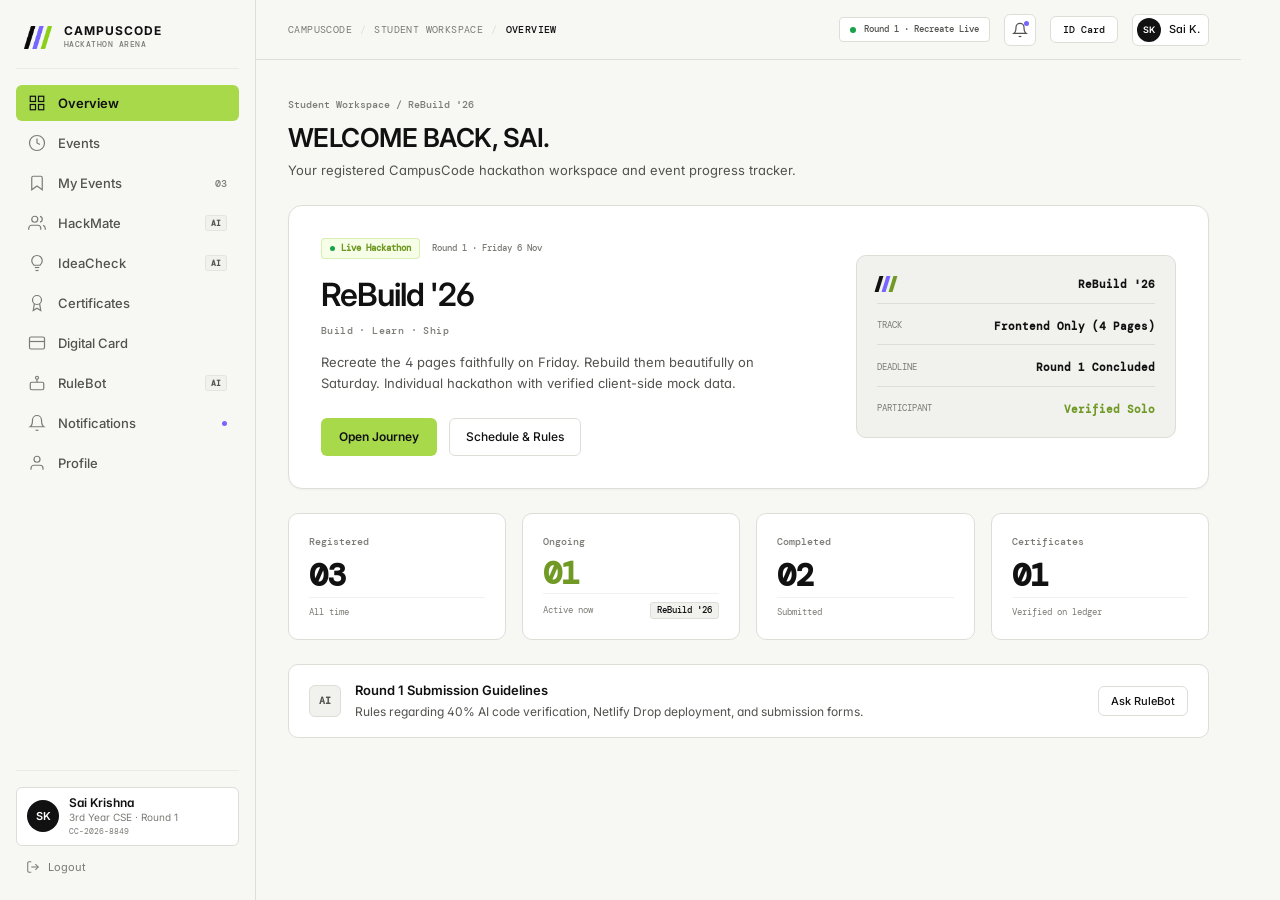
==== dashboard.html @ c34fe22c "fix(routing): make landing page default entry point (index.html) and route login to dashboard.html" ====
<!DOCTYPE html>
<html lang="en">
<head>
  <meta charset="UTF-8">
  <meta name="viewport" content="width=device-width, initial-scale=1.0">
  <title>CampusCode | Student Workspace — ReBuild '26</title>
  <meta name="description" content="CampusCode Student Workspace and Hackathon Dashboard for ReBuild '26.">
  
  <!-- Google Fonts: Inter & DM Mono -->
  <link rel="preconnect" href="https://fonts.googleapis.com">
  <link rel="preconnect" href="https://fonts.gstatic.com" crossorigin>
  <link href="https://fonts.googleapis.com/css2?family=DM+Mono:wght@400;500&family=Inter:wght@400;500;600;700&display=swap" rel="stylesheet">
  
  <link rel="stylesheet" href="style.css">
</head>
<body>

  <!-- Mobile Topbar Overlay -->
  <header class="mobile-topbar" id="mobile-topbar">
    <button class="mobile-menu-btn" id="mobile-menu-btn" aria-label="Toggle navigation menu">
      <svg width="20" height="20" viewBox="0 0 24 24" fill="none" stroke="currentColor" stroke-width="1.8"><path d="M4 6h16M4 12h16M4 18h16"/></svg>
    </button>
    <div class="mobile-brand">
      <img src="campuscode-logo.png" alt="CampusCode" class="brand-logo-img">
      <strong>CAMPUSCODE</strong>
    </div>
    <div class="mobile-user-avatar" onclick="navigateTo('profile')" title="Student Profile">SK</div>
  </header>

  <!-- Mobile Sidebar Backdrop -->
  <div class="sidebar-backdrop" id="sidebar-backdrop"></div>

  <!-- Main Application Layout -->
  <div class="dashboard-layout">
    
    <!-- LEFT SIDEBAR -->
    <aside class="sidebar" id="sidebar">
      
      <!-- Brand Header -->
      <div class="sidebar-brand" onclick="navigateTo('overview')">
        <img src="campuscode-logo.png" alt="CampusCode Logo" class="brand-logo-img">
        <div class="brand-copy">
          <strong class="brand-title">CAMPUSCODE</strong>
          <span class="brand-tagline">HACKATHON ARENA</span>
        </div>
      </div>

      <!-- Navigation Links -->
      <nav class="sidebar-nav" aria-label="Sidebar Navigation">
        <button class="nav-item active" data-view="overview" onclick="navigateTo('overview')">
          <span class="nav-icon">
            <svg width="18" height="18" viewBox="0 0 24 24" fill="none" stroke="currentColor" stroke-width="1.6"><rect x="3" y="3" width="7" height="7"/><rect x="14" y="3" width="7" height="7"/><rect x="14" y="14" width="7" height="7"/><rect x="3" y="14" width="7" height="7"/></svg>
          </span>
          <span class="nav-label">Overview</span>
        </button>

        <button class="nav-item" data-view="events" onclick="navigateTo('events')">
          <span class="nav-icon">
            <svg width="18" height="18" viewBox="0 0 24 24" fill="none" stroke="currentColor" stroke-width="1.6"><circle cx="12" cy="12" r="10"/><polyline points="12 6 12 12 16 14"/></svg>
          </span>
          <span class="nav-label">Events</span>
        </button>

        <button class="nav-item" data-view="my-events" onclick="navigateTo('my-events')">
          <span class="nav-icon">
            <svg width="18" height="18" viewBox="0 0 24 24" fill="none" stroke="currentColor" stroke-width="1.6"><path d="M19 21l-7-5-7 5V5a2 2 0 0 1 2-2h10a2 2 0 0 1 2 2z"/></svg>
          </span>
          <span class="nav-label">My Events</span>
          <span class="nav-counter">03</span>
        </button>

        <button class="nav-item" data-view="hackmate" onclick="navigateTo('hackmate')">
          <span class="nav-icon">
            <svg width="18" height="18" viewBox="0 0 24 24" fill="none" stroke="currentColor" stroke-width="1.6"><path d="M17 21v-2a4 4 0 0 0-4-4H5a4 4 0 0 0-4 4v2"/><circle cx="9" cy="7" r="4"/><path d="M23 21v-2a4 4 0 0 0-3-3.87"/><path d="M16 3.13a4 4 0 0 1 0 7.75"/></svg>
          </span>
          <span class="nav-label">HackMate</span>
          <span class="ai-badge">AI</span>
        </button>

        <button class="nav-item" data-view="ideacheck" onclick="navigateTo('ideacheck')">
          <span class="nav-icon">
            <svg width="18" height="18" viewBox="0 0 24 24" fill="none" stroke="currentColor" stroke-width="1.6"><path d="M9 18h6"/><path d="M10 22h4"/><path d="M12 2a7 7 0 0 0-7 7c0 2.5 1.5 4.5 3 6h8c1.5-1.5 3-3.5 3-6a7 7 0 0 0-7-7z"/></svg>
          </span>
          <span class="nav-label">IdeaCheck</span>
          <span class="ai-badge">AI</span>
        </button>

        <button class="nav-item" data-view="certificates" onclick="navigateTo('certificates')">
          <span class="nav-icon">
            <svg width="18" height="18" viewBox="0 0 24 24" fill="none" stroke="currentColor" stroke-width="1.6"><circle cx="12" cy="8" r="6"/><path d="M15.477 12.89L17 22l-5-3-5 3 1.523-9.11"/></svg>
          </span>
          <span class="nav-label">Certificates</span>
        </button>

        <button class="nav-item" data-view="digital-card" onclick="navigateTo('digital-card')">
          <span class="nav-icon">
            <svg width="18" height="18" viewBox="0 0 24 24" fill="none" stroke="currentColor" stroke-width="1.6"><rect x="2" y="4" width="20" height="16" rx="2"/><line x1="2" y1="10" x2="22" y2="10"/></svg>
          </span>
          <span class="nav-label">Digital Card</span>
        </button>

        <button class="nav-item" data-view="rulebot" onclick="navigateTo('rulebot')">
          <span class="nav-icon">
            <svg width="18" height="18" viewBox="0 0 24 24" fill="none" stroke="currentColor" stroke-width="1.6"><rect x="3" y="11" width="18" height="10" rx="2"/><circle cx="12" cy="5" r="2"/><path d="M12 7v4"/><line x1="8" y1="16" x2="8.01" y2="16"/><line x1="16" y1="16" x2="16.01" y2="16"/></svg>
          </span>
          <span class="nav-label">RuleBot</span>
          <span class="ai-badge">AI</span>
        </button>

        <button class="nav-item" data-view="notifications" onclick="navigateTo('notifications')">
          <span class="nav-icon">
            <svg width="18" height="18" viewBox="0 0 24 24" fill="none" stroke="currentColor" stroke-width="1.6"><path d="M18 8A6 6 0 0 0 6 8c0 7-3 9-3 9h18s-3-2-3-9"/><path d="M13.73 21a2 2 0 0 1-3.46 0"/></svg>
          </span>
          <span class="nav-label">Notifications</span>
          <span class="dot-badge"></span>
        </button>

        <button class="nav-item" data-view="profile" onclick="navigateTo('profile')">
          <span class="nav-icon">
            <svg width="18" height="18" viewBox="0 0 24 24" fill="none" stroke="currentColor" stroke-width="1.6"><path d="M20 21v-2a4 4 0 0 0-4-4H8a4 4 0 0 0-4 4v2"/><circle cx="12" cy="7" r="4"/></svg>
          </span>
          <span class="nav-label">Profile</span>
        </button>
      </nav>

      <!-- Sidebar Footer -->
      <div class="sidebar-footer">
        <div class="sidebar-user-card" onclick="navigateTo('profile')" role="button" tabindex="0">
          <div class="user-avatar-initials">SK</div>
          <div class="user-meta">
            <strong class="user-name">Sai Krishna</strong>
            <span class="user-college">3rd Year CSE · Round 1</span>
            <span class="user-id">CC-2026-8849</span>
          </div>
        </div>
        <button class="sidebar-logout-btn" onclick="handleLogout()" title="Log out">
          <svg width="14" height="14" viewBox="0 0 24 24" fill="none" stroke="currentColor" stroke-width="1.8"><path d="M9 21H5a2 2 0 0 1-2-2V5a2 2 0 0 1 2-2h4"/><polyline points="16 17 21 12 16 7"/><line x1="21" y1="12" x2="9" y2="12"/></svg>
          <span>Logout</span>
        </button>
      </div>

    </aside>

    <!-- MAIN VIEWPORT -->
    <div class="main-viewport">
      
      <!-- TOPBAR -->
      <header class="topbar">
        <div class="topbar-left">
          <div class="breadcrumb">
            <span class="bc-root">CAMPUSCODE</span>
            <span class="bc-sep">/</span>
            <span class="bc-segment">STUDENT WORKSPACE</span>
            <span class="bc-sep">/</span>
            <span class="bc-current" id="bc-current-section">OVERVIEW</span>
          </div>
        </div>
        <div class="topbar-right">
          <!-- Active Competition Pill -->
          <div class="arena-live-chip">
            <span class="status-dot-solid"></span>
            <span>Round 1 · Recreate Live</span>
          </div>

          <!-- Notification Trigger -->
          <button class="topbar-icon-btn" onclick="navigateTo('notifications')" title="Notifications">
            <svg width="16" height="16" viewBox="0 0 24 24" fill="none" stroke="currentColor" stroke-width="1.8"><path d="M18 8A6 6 0 0 0 6 8c0 7-3 9-3 9h18s-3-2-3-9"/><path d="M13.73 21a2 2 0 0 1-3.46 0"/></svg>
            <span class="icon-dot-badge"></span>
          </button>

          <!-- Quick Digital ID Trigger -->
          <button class="topbar-pill-btn" onclick="navigateTo('digital-card')">
            <span>ID Card</span>
          </button>

          <!-- User Chip -->
          <div class="topbar-user-chip" onclick="navigateTo('profile')" role="button" tabindex="0">
            <div class="chip-avatar">SK</div>
            <span class="chip-name">Sai K.</span>
          </div>
        </div>
      </header>

      <!-- CONTENT STAGE -->
      <main class="content-stage" id="content-stage">

        <!-- ============================================== -->
        <!-- VIEW 1: OVERVIEW -->
        <!-- ============================================== -->
        <section class="view-panel active" id="view-overview">
          
          <header class="student-page-header">
            <span class="section-eyebrow">Student Workspace / ReBuild '26</span>
            <h1 class="student-page-title">
              WELCOME BACK, <span style="color:var(--purple-brand);">SAI.</span>
            </h1>
            <p class="student-page-desc">
              Your registered CampusCode hackathon workspace and event progress tracker.
            </p>
          </header>

          <!-- FEATURED EVENT CARD: REBUILD '26 -->
          <div class="dimensional-stage">
            <div class="student-hero-card">
              
              <div class="student-hero-copy">
                <div class="hero-tag-row">
                  <span class="hero-live-pill">
                    <span class="status-dot-solid" style="width:5px; height:5px;"></span> Live Hackathon
                  </span>
                  <span class="hero-track-label">Round 1 · Friday 6 Nov</span>
                </div>
                
                <h2 class="hero-event-title">ReBuild '26</h2>
                <div class="hero-slogan">Build · Learn · Ship</div>
                
                <p class="hero-summary">
                  Recreate the 4 pages faithfully on Friday. Rebuild them beautifully on Saturday. 
                  Individual hackathon with verified client-side mock data.
                </p>

                <div class="hero-actions">
                  <button class="student-primary-btn" onclick="navigateTo('my-events')">
                    <span>Open Journey</span>
                  </button>
                  <button class="student-outline-btn" onclick="openModal('rebuild-brief')">
                    <span>Schedule & Rules</span>
                  </button>
                </div>
              </div>

              <!-- UNSLOPPED MOMENT: Structured Event Passport Panel -->
              <div class="student-hero-visual">
                <div class="hero-status-panel">
                  <div class="status-panel-row">
                    <div class="brand-slashes-mini">
                      <span></span><span></span><span></span>
                    </div>
                    <span class="panel-row-val">ReBuild '26</span>
                  </div>
                  <div class="status-panel-row">
                    <span class="panel-row-label">TRACK</span>
                    <span class="panel-row-val">Frontend Only (4 Pages)</span>
                  </div>
                  <div class="status-panel-row">
                    <span class="panel-row-label">DEADLINE</span>
                    <span class="panel-row-val" id="live-countdown">13h 05m Left</span>
                  </div>
                  <div class="status-panel-row">
                    <span class="panel-row-label">PARTICIPANT</span>
                    <span class="panel-row-val" style="color:var(--lime-dark);">Verified Solo</span>
                  </div>
                </div>
              </div>

            </div>
          </div>

          <!-- FOUR STATISTIC CARDS -->
          <div class="student-stats-grid">
            
            <article class="student-stat-card">
              <span class="stat-label">Registered</span>
              <div class="stat-number-wrapper">
                <strong class="stat-number">03</strong>
              </div>
              <div class="stat-footer">
                <span class="stat-detail">All time</span>
              </div>
            </article>

            <article class="student-stat-card">
              <span class="stat-label">Ongoing</span>
              <div class="stat-number-wrapper">
                <strong class="stat-number" style="color:var(--lime-dark);">01</strong>
              </div>
              <div class="stat-footer">
                <span class="stat-detail">Active now</span>
                <span class="stat-pill-mini">ReBuild '26</span>
              </div>
            </article>

            <article class="student-stat-card">
              <span class="stat-label">Completed</span>
              <div class="stat-number-wrapper">
                <strong class="stat-number">02</strong>
              </div>
              <div class="stat-footer">
                <span class="stat-detail">Submitted</span>
              </div>
            </article>

            <article class="student-stat-card">
              <span class="stat-label">Certificates</span>
              <div class="stat-number-wrapper">
                <strong class="stat-number">01</strong>
              </div>
              <div class="stat-footer">
                <span class="stat-detail">Verified on ledger</span>
              </div>
            </article>

          </div>

          <!-- Quick Action Guidance Panel -->
          <div class="banner-quick-action">
            <div class="banner-left">
              <div class="banner-icon-box">
                <span class="banner-ai-tag">AI</span>
              </div>
              <div class="banner-text">
                <strong>Round 1 Submission Guidelines</strong>
                <p>Rules regarding 40% AI code verification, Netlify Drop deployment, and submission forms.</p>
              </div>
            </div>
            <div class="banner-right">
              <button class="student-outline-btn btn-sm" onclick="navigateTo('rulebot')">
                <span>Ask RuleBot</span>
              </button>
            </div>
          </div>

        </section>


        <!-- ============================================== -->
        <!-- VIEW 2: MY EVENTS -->
        <!-- ============================================== -->
        <section class="view-panel" id="view-my-events">
          
          <header class="student-page-header header-with-counter">
            <div>
              <span class="section-eyebrow">My Activity / Registered Events</span>
              <div class="title-counter-row">
                <h1 class="student-page-title">MY EVENTS.</h1>
                <span class="counter-badge">03</span>
              </div>
              <p class="student-page-desc">
                Joined events, active rounds, teams, submissions, and certificates.
              </p>
            </div>
            <div class="header-action-group">
              <button class="student-outline-btn btn-sm" onclick="navigateTo('events')">
                <span>Browse All Events</span>
              </button>
            </div>
          </header>

          <div class="registration-grid">
            
            <!-- Card 1: ReBuild '26 -->
            <article class="registration-card">
              <div class="reg-card-top">
                <div class="reg-status-pill in-progress">
                  <span class="status-dot-solid" style="width:5px; height:5px;"></span>
                  <span>Round 1 in progress</span>
                </div>
                <span class="reg-id-tag">CC-REG-2601</span>
              </div>

              <div class="reg-card-banner">
                <span class="banner-event-type">ONLINE HACKATHON</span>
                <h3 class="banner-event-heading">ReBuild '26</h3>
                <span class="banner-event-dates">Nov 6–7, 2026</span>
              </div>

              <div class="reg-details-list">
                <div class="detail-row">
                  <span class="dt-label">Track</span>
                  <strong class="dt-val">Frontend Only</strong>
                </div>
                <div class="detail-row">
                  <span class="dt-label">Team</span>
                  <strong class="dt-val">Sai Krishna (Solo)</strong>
                </div>
                <div class="detail-row">
                  <span class="dt-label">Deadline</span>
                  <strong class="dt-val" style="color:var(--lime-dark);">Today, 10:00 PM IST</strong>
                </div>
              </div>

              <div class="reg-card-action">
                <button class="student-primary-btn w-full" onclick="openModal('rebuild-brief')">
                  <span>Open Journey</span>
                </button>
              </div>
            </article>

            <!-- Card 2: FirstCommit '26 Quiz 2.0 -->
            <article class="registration-card">
              <div class="reg-card-top">
                <div class="reg-status-pill completed">
                  <span>Completed · Rank #4</span>
                </div>
                <span class="reg-id-tag">CC-REG-2580</span>
              </div>

              <div class="reg-card-banner">
                <span class="banner-event-type">SPEED CODING & APTITUDE</span>
                <h3 class="banner-event-heading">FirstCommit '26 Quiz 2.0</h3>
                <span class="banner-event-dates">Oct 28, 2026</span>
              </div>

              <div class="reg-details-list">
                <div class="detail-row">
                  <span class="dt-label">Score</span>
                  <strong class="dt-val">94 / 100</strong>
                </div>
                <div class="detail-row">
                  <span class="dt-label">Result</span>
                  <strong class="dt-val">Shortlisted</strong>
                </div>
                <div class="detail-row">
                  <span class="dt-label">Certificate</span>
                  <strong class="dt-val">Verified</strong>
                </div>
              </div>

              <div class="reg-card-action">
                <button class="student-outline-btn w-full" onclick="navigateTo('certificates')">
                  <span>View Certificate</span>
                </button>
              </div>
            </article>

            <!-- Card 3: FirstCommit '26 Quiz 1.0 -->
            <article class="registration-card">
              <div class="reg-card-top">
                <div class="reg-status-pill completed">
                  <span>Completed</span>
                </div>
                <span class="reg-id-tag">CC-REG-2490</span>
              </div>

              <div class="reg-card-banner">
                <span class="banner-event-type">FOUNDATION QUIZ</span>
                <h3 class="banner-event-heading">FirstCommit '26 Quiz</h3>
                <span class="banner-event-dates">Oct 15, 2026</span>
              </div>

              <div class="reg-details-list">
                <div class="detail-row">
                  <span class="dt-label">Score</span>
                  <strong class="dt-val">82 / 100</strong>
                </div>
                <div class="detail-row">
                  <span class="dt-label">Mode</span>
                  <strong class="dt-val">Participant</strong>
                </div>
                <div class="detail-row">
                  <span class="dt-label">Status</span>
                  <strong class="dt-val">Issued</strong>
                </div>
              </div>

              <div class="reg-card-action">
                <button class="student-outline-btn w-full" onclick="showToast('Participation record verified on ledger.')">
                  <span>View Details</span>
                </button>
              </div>
            </article>

          </div>

        </section>


        <!-- ============================================== -->
        <!-- VIEW 3: EVENTS -->
        <!-- ============================================== -->
        <section class="view-panel" id="view-events">
          
          <header class="student-page-header">
            <span class="section-eyebrow">Explore Arena / Discovery</span>
            <div class="title-counter-row">
              <h1 class="student-page-title">Available Events</h1>
              <span class="counter-badge">04</span>
            </div>
            <p class="student-page-desc">
              Discover official hackathons, AI sprints, and coding challenges on CampusCode.
            </p>
          </header>

          <div class="events-filter-bar">
            <div class="search-box">
              <svg width="15" height="15" viewBox="0 0 24 24" fill="none" stroke="currentColor" stroke-width="1.8"><circle cx="11" cy="11" r="8"/><line x1="21" y1="21" x2="16.65" y2="16.65"/></svg>
              <input type="text" id="event-search-input" placeholder="Search events" oninput="handleEventSearch(this.value)">
            </div>
            <div class="category-tabs">
              <button class="cat-pill active" onclick="filterEvents('all', this)">All</button>
              <button class="cat-pill" onclick="filterEvents('hackathon', this)">Hackathons</button>
              <button class="cat-pill" onclick="filterEvents('ai', this)">AI Sprints</button>
              <button class="cat-pill" onclick="filterEvents('ctf', this)">Security CTF</button>
            </div>
          </div>

          <div class="events-browse-grid" id="events-browse-grid">
            
            <article class="event-browse-card" data-category="hackathon">
              <div class="event-card-header">
                <span class="event-badge badge-active">Registration Open</span>
                <span class="prize-tag">₹50,000 Prize</span>
              </div>
              <h3 class="event-card-title">Agentic AI Sprint '26</h3>
              <p class="event-card-desc">
                Build autonomous multi-agent developer workflows using LLMs and modern web frameworks.
              </p>
              <div class="event-meta-tags">
                <span class="mono-tag">Nov 14–15</span>
                <span class="mono-tag">Online</span>
                <span class="mono-tag">Teams 1–3</span>
              </div>
              <div class="event-card-footer">
                <button class="student-primary-btn w-full" onclick="showRegisterModal('Agentic AI Sprint \'26')">
                  <span>Register Now</span>
                </button>
              </div>
            </article>

            <article class="event-browse-card" data-category="hackathon">
              <div class="event-card-header">
                <span class="event-badge badge-active">Registration Open</span>
                <span class="prize-tag">₹75,000 Prize</span>
              </div>
              <h3 class="event-card-title">FullStack Forge 2026</h3>
              <p class="event-card-desc">
                36-hour sprint focused on shipping scalable SaaS products with clean APIs and frontend design.
              </p>
              <div class="event-meta-tags">
                <span class="mono-tag">Nov 21–22</span>
                <span class="mono-tag">Hybrid</span>
                <span class="mono-tag">Teams 2–4</span>
              </div>
              <div class="event-card-footer">
                <button class="student-primary-btn w-full" onclick="showRegisterModal('FullStack Forge 2026')">
                  <span>Register Now</span>
                </button>
              </div>
            </article>

            <article class="event-browse-card" data-category="ctf">
              <div class="event-card-header">
                <span class="event-badge badge-upcoming">Upcoming</span>
                <span class="prize-tag">₹40,000 Prize</span>
              </div>
              <h3 class="event-card-title">CyberShield CTF Challenge</h3>
              <p class="event-card-desc">
                Defend web infrastructure, reverse engineer vulnerable binaries, and solve cryptography puzzles.
              </p>
              <div class="event-meta-tags">
                <span class="mono-tag">Dec 02–03</span>
                <span class="mono-tag">Individual</span>
                <span class="mono-tag">Online</span>
              </div>
              <div class="event-card-footer">
                <button class="student-outline-btn w-full" onclick="showToast('CyberShield CTF registration begins Nov 20')">
                  <span>Remind Me</span>
                </button>
              </div>
            </article>

            <article class="event-browse-card" data-category="ai">
              <div class="event-card-header">
                <span class="event-badge badge-upcoming">December</span>
                <span class="prize-tag">Internships</span>
              </div>
              <h3 class="event-card-title">CampusCode Design Jam</h3>
              <p class="event-card-desc">
                Creative design sprint for product designers and frontend engineers.
              </p>
              <div class="event-meta-tags">
                <span class="mono-tag">Dec 12</span>
                <span class="mono-tag">Design & Code</span>
                <span class="mono-tag">Solo</span>
              </div>
              <div class="event-card-footer">
                <button class="student-outline-btn w-full" onclick="showToast('CampusCode Design Jam brief releasing soon')">
                  <span>View Brief</span>
                </button>
              </div>
            </article>

          </div>

        </section>


        <!-- ============================================== -->
        <!-- VIEW 4: CERTIFICATES -->
        <!-- ============================================== -->
        <section class="view-panel" id="view-certificates">
          <header class="student-page-header">
            <span class="section-eyebrow">Credentials / Issued Certificates</span>
            <h1 class="student-page-title">Certificates</h1>
            <p class="student-page-desc">Verified digital certificates issued for completed CampusCode challenges.</p>
          </header>

          <div class="certificate-display-box">
            <div class="cert-header">
              <div class="cert-brand">
                <div class="brand-three-slashes">
                  <span></span><span></span><span></span>
                </div>
                <strong style="font-size:12px; font-weight:600;">CampusCode Arena</strong>
              </div>
              <span class="cert-badge-stamp valid">Verified & Valid</span>
            </div>

            <div class="cert-body">
              <span class="cert-subtitle">CERTIFICATE OF DISTINCTION</span>
              <h2 class="cert-recipient">Sai Krishna</h2>
              <p class="cert-citation">
                Qualified in the <strong>FirstCommit '26 Speed Coding & Quiz Competition</strong>, 
                placing in the top 5th percentile across all collegiate participants.
              </p>
            </div>

            <div class="cert-footer">
              <div class="cert-meta-item">
                <small>CERTIFICATE ID</small>
                <strong>CC-CERT-2026-9812</strong>
              </div>
              <div class="cert-meta-item">
                <small>ISSUED DATE</small>
                <strong>October 29, 2026</strong>
              </div>
              <div class="cert-qr-box">
                <div class="mini-qr-code" title="Scan to verify at campuscode.co.in">
                  <div class="qr-pattern"></div>
                </div>
                <span>Scan to verify</span>
              </div>
            </div>

            <div class="cert-actions-bar">
              <button class="student-primary-btn" onclick="showToast('Downloading verified certificate PDF')">
                <span>Download PDF</span>
              </button>
              <button class="student-outline-btn" onclick="copyCertLink()">
                <span>Copy Verification Link</span>
              </button>
            </div>
          </div>
        </section>


        <!-- ============================================== -->
        <!-- VIEW 5: DIGITAL CARD -->
        <!-- ============================================== -->
        <section class="view-panel" id="view-digital-card">
          <header class="student-page-header">
            <span class="section-eyebrow">Student Identity / Pass</span>
            <h1 class="student-page-title">Digital ID Card</h1>
            <p class="student-page-desc">Official digital pass for hackathon venue check-in and offline rounds.</p>
          </header>

          <div class="id-card-stage">
            <div class="digital-student-id-card">
              <div class="id-top">
                <div class="id-logo">
                  <div class="brand-three-slashes">
                    <span></span><span></span><span></span>
                  </div>
                  <div>
                    <strong>CAMPUSCODE</strong>
                    <small>STUDENT PASS</small>
                  </div>
                </div>
                <div class="id-chip-hardware"></div>
              </div>

              <div class="id-main-row">
                <div class="id-avatar-frame">
                  <div class="id-photo">SK</div>
                </div>
                <div class="id-info-col">
                  <h3 class="id-student-name">Sai Krishna</h3>
                  <span class="id-student-role">Student Hacker · CSE</span>
                  <div class="id-data-grid">
                    <div>
                      <small>CAMPUSCODE ID</small>
                      <strong>CC-2026-8849</strong>
                    </div>
                    <div>
                      <small>TEAM</small>
                      <strong>ReBuild-Solo</strong>
                    </div>
                    <div>
                      <small>STATUS</small>
                      <strong style="color:var(--lime-dark);">Verified</strong>
                    </div>
                    <div>
                      <small>VALID THRU</small>
                      <strong>Nov 2027</strong>
                    </div>
                  </div>
                </div>
              </div>

              <div class="id-bottom-barcode">
                <span class="barcode-num">|||| | ||||| |||| || |||||| | ||| 8849-2026</span>
              </div>
            </div>
          </div>
        </section>


        <!-- ============================================== -->
        <!-- VIEW 6: RULEBOT AI -->
        <!-- ============================================== -->
        <section class="view-panel" id="view-rulebot">
          <header class="student-page-header">
            <span class="section-eyebrow">Official Assistant / ReBuild '26</span>
            <h1 class="student-page-title">RuleBot</h1>
            <p class="student-page-desc">Instant verified answers regarding the schedule, 40% AI code rule, and submission format.</p>
          </header>

          <div class="rulebot-container">
            <div class="rulebot-quick-prompts">
              <span class="quick-title">Questions:</span>
              <button class="prompt-chip" onclick="askRulebot('What is the 40% AI code limit rule?')">40% AI Code Rule</button>
              <button class="prompt-chip" onclick="askRulebot('What is the Round 1 deadline and submission format?')">Round 1 Deadline</button>
              <button class="prompt-chip" onclick="askRulebot('How do I deploy on Netlify Drop without GitHub?')">Netlify Drop Instructions</button>
              <button class="prompt-chip" onclick="askRulebot('What are the prizes and Round 2 details?')">Prizes & Internship</button>
            </div>

            <div class="rulebot-chat-window" id="rulebot-chat-window">
              <div class="bot-msg">
                <div class="bot-avatar">AI</div>
                <div class="bot-bubble">
                  Hello Sai. I am <strong>RuleBot</strong>, the official assistant for <strong>ReBuild '26</strong>. 
                  Ask any guideline, schedule, or submission questions, or select a prompt above.
                </div>
              </div>
            </div>

            <form class="rulebot-input-bar" onsubmit="handleRulebotSubmit(event)">
              <input type="text" id="rulebot-input" placeholder="Ask RuleBot about ReBuild '26 rules" autocomplete="off">
              <button type="submit" class="student-primary-btn btn-sm">
                <span>Send</span>
              </button>
            </form>
          </div>
        </section>


        <!-- ============================================== -->
        <!-- VIEW 7: HACKMATE AI -->
        <!-- ============================================== -->
        <section class="view-panel" id="view-hackmate">
          <header class="student-page-header">
            <span class="section-eyebrow">Team Matching / Arena</span>
            <h1 class="student-page-title">HackMate</h1>
            <p class="student-page-desc">Connect with compatible teammates by skill stack and CampusCode ID.</p>
          </header>

          <div class="hackmate-shell">
            <div class="hackmate-search-row">
              <input type="text" class="hackmate-input" placeholder="Search by CampusCode ID or Skills">
              <button class="student-primary-btn"><span>Find Matches</span></button>
            </div>

            <div class="hackmate-results-grid">
              <div class="hacker-card">
                <div class="hacker-top">
                  <div class="hacker-av">AP</div>
                  <div>
                    <strong>Aditi Prakash</strong>
                    <small>UI/UX & Frontend · NIT Trichy</small>
                  </div>
                </div>
                <div class="hacker-skills">
                  <span>Figma</span><span>CSS</span><span>Design</span>
                </div>
                <button class="student-outline-btn btn-sm w-full" onclick="showToast('Invitation sent to Aditi')">Connect</button>
              </div>

              <div class="hacker-card">
                <div class="hacker-top">
                  <div class="hacker-av">RV</div>
                  <div>
                    <strong>Rohit Verma</strong>
                    <small>Backend & Systems · IIT Madras</small>
                  </div>
                </div>
                <div class="hacker-skills">
                  <span>Go</span><span>PostgreSQL</span><span>Docker</span>
                </div>
                <button class="student-outline-btn btn-sm w-full" onclick="showToast('Invitation sent to Rohit')">Connect</button>
              </div>
            </div>
          </div>
        </section>


        <!-- ============================================== -->
        <!-- VIEW 8: IDEACHECK -->
        <!-- ============================================== -->
        <section class="view-panel" id="view-ideacheck">
          <header class="student-page-header">
            <span class="section-eyebrow">Project Screening / Review</span>
            <h1 class="student-page-title">IdeaCheck</h1>
            <p class="student-page-desc">Pre-screen your hackathon idea against originality and feasibility criteria.</p>
          </header>

          <div class="ideacheck-card">
            <label class="input-label" for="idea-title">Project Title</label>
            <input type="text" id="idea-title" class="std-input" placeholder="e.g. Student Workspace">
            
            <label class="input-label" for="idea-desc">Description & Stack</label>
            <textarea id="idea-desc" class="std-textarea" rows="3" placeholder="Describe the problem, target users, and technical architecture"></textarea>
            
            <button class="student-primary-btn" onclick="runIdeaCheck()">
              <span>Analyze with IdeaCheck</span>
            </button>

            <div id="ideacheck-results" class="ideacheck-feedback hidden">
              <div class="feedback-badge-row">
                <span class="score-badge">Feasibility: 9.2/10</span>
                <span class="score-badge">Originality: 8.8/10</span>
              </div>
              <p><strong>Verdict:</strong> Clean submission concept. Meets ReBuild '26 Round 1 criteria for faithful recreation with refined frontend craft.</p>
            </div>
          </div>
        </section>


        <!-- ============================================== -->
        <!-- VIEW 9: NOTIFICATIONS -->
        <!-- ============================================== -->
        <section class="view-panel" id="view-notifications">
          <header class="student-page-header">
            <span class="section-eyebrow">Activity Log / Updates</span>
            <div class="title-counter-row">
              <h1 class="student-page-title">Notifications</h1>
              <button class="student-outline-btn btn-sm" onclick="markAllNotificationsRead()">Mark all as read</button>
            </div>
            <p class="student-page-desc">Official announcements, submission confirmations, and round alerts.</p>
          </header>

          <div class="notif-list">
            <div class="notif-item unread">
              <div class="notif-icon-box">R1</div>
              <div class="notif-body">
                <strong>ReBuild '26 Round 1 is live</strong>
                <p>Recreate the 4 pages faithfully. Deadline is tonight at 10:00 PM IST. Submit your live link on the portal.</p>
                <small class="mono-meta">08:00 AM · Today</small>
              </div>
            </div>

            <div class="notif-item">
              <div class="notif-icon-box">QC</div>
              <div class="notif-body">
                <strong>FirstCommit '26 certificate issued</strong>
                <p>Your performance certificate for Quiz 2.0 has been issued and added to your profile.</p>
                <small class="mono-meta">Oct 29, 2026</small>
              </div>
            </div>

            <div class="notif-item">
              <div class="notif-icon-box">OK</div>
              <div class="notif-body">
                <strong>Invite code verified</strong>
                <p>Your Unstop payment verification was confirmed. Welcome to ReBuild '26 Arena.</p>
                <small class="mono-meta">Nov 05, 2026</small>
              </div>
            </div>
          </div>
        </section>


        <!-- ============================================== -->
        <!-- VIEW 10: STUDENT PROFILE -->
        <!-- ============================================== -->
        <section class="view-panel" id="view-profile">
          <header class="student-page-header">
            <span class="section-eyebrow">Student Account / Credentials</span>
            <h1 class="student-page-title">Profile</h1>
            <p class="student-page-desc">Your verified student identity and hackathon statistics.</p>
          </header>

          <div class="profile-layout-grid">
            <div class="profile-sidebar-card">
              <div class="profile-avatar-lg">SK</div>
              <h2 class="profile-fullname">Sai Krishna</h2>
              <span class="profile-uni">CampusCode Builder · 3rd Year CSE</span>
              <div class="profile-stat-pills">
                <span>3 Events Joined</span>
                <span>1 Certificate</span>
              </div>
            </div>

            <div class="profile-details-card">
              <h3 class="card-section-title">ACCOUNT INFORMATION</h3>
              <div class="profile-field-grid">
                <div>
                  <label>EMAIL</label>
                  <strong>saikrishna@student.edu.in</strong>
                </div>
                <div>
                  <label>PHONE</label>
                  <strong>+91 98765 43210</strong>
                </div>
                <div>
                  <label>CAMPUSCODE ID</label>
                  <strong>CC-2026-8849</strong>
                </div>
                <div>
                  <label>TRACK</label>
                  <strong>Frontend Engineering</strong>
                </div>
              </div>
              <div class="profile-btn-row">
                <button class="student-primary-btn" onclick="showToast('Profile updated')">Save Changes</button>
                <button class="student-outline-btn" onclick="navigateTo('digital-card')">View ID Card</button>
              </div>
            </div>
          </div>
        </section>

      </main>

    </div>

  </div>

  <!-- MODAL: REBUILD '26 BRIEF -->
  <div class="modal-overlay" id="modal-rebuild-brief" onclick="closeModalOnBackdrop(event, 'modal-rebuild-brief')" role="dialog" aria-modal="true" aria-labelledby="modal-rebuild-title" aria-hidden="true">
    <div class="modal-card" tabindex="-1">
      <div class="modal-header">
        <div>
          <span class="section-eyebrow">Schedule & Guidelines</span>
          <h2 class="modal-title" id="modal-rebuild-title">ReBuild '26 — Round 1</h2>
        </div>
        <button class="modal-close-btn" onclick="closeModal('modal-rebuild-brief')" aria-label="Close modal dialog">✕</button>
      </div>
      <div class="modal-body">
        <div class="rule-highlight-box">
          <strong>Critical Round 1 Rule:</strong>
          <p>Round 1 is faithful recreation of the 4 pages (Landing, Login, Register, Student Dashboard). If more than 40% of code is AI-written, the submission is rejected. You must understand and explain every line.</p>
        </div>
        
        <table class="schedule-mini-table">
          <tr><th>ROUND</th><th>DATE</th><th>OBJECTIVE</th></tr>
          <tr><td><strong>Round 1</strong></td><td>Fri, 6 Nov (8 AM – 10 PM)</td><td>Recreate 4 pages faithfully</td></tr>
          <tr><td><strong>Round 2</strong></td><td>Sat, 7 Nov (10 AM – 8 PM)</td><td>Top performers only: Redesign & rebuild</td></tr>
          <tr><td><strong>Prize</strong></td><td>Interview + Certificate</td><td>₹15,000 stipend internship with CampusCode</td></tr>
        </table>
      </div>
      <div class="modal-footer">
        <button class="student-outline-btn" onclick="closeModal('modal-rebuild-brief')">Close</button>
        <button class="student-primary-btn" onclick="showToast('Submission portal is live on campuscode.co.in')">Portal Link</button>
      </div>
    </div>
  </div>

  <!-- TOAST CONTAINER -->
  <div class="toast-container" id="toast-container"></div>

  <!-- Script -->
  <script src="app.js"></script>
</body>
</html>
---- style.css ----
/* ==========================================================================
   CAMPUSCODE — UNSLOPPED DESIGN SYSTEM
   Unslop Pass by Damir Sokolovsky Guidelines
   Character: Calm, Exact, Technical Editorial SaaS
   Tokens: 4px spacing scale, neutral ramps, quiet chrome, purposeful accent
   ========================================================================== */

/* --------------------------------------------------------------------------
   1. DESIGN TOKENS & NEUTRAL RAMPS
   -------------------------------------------------------------------------- */
:root {
  /* Warm/Technical Neutral Ramp (Light) */
  --bg: #f7f7f4;
  --surface: #ffffff;
  --surface-raised: #f1f1ed;
  --surface-hover: #eaeae5;
  
  --border: #deded8;
  --border-light: rgba(17, 17, 17, 0.06);
  --border-focus: #7665ff;

  /* Three Text Roles */
  --text-primary: #111111;
  --text-secondary: #52524e;
  --text-muted: #7b7b75;

  /* Quiet Brand Accents */
  --purple: #7665ff;
  --purple-subtle: #f0eeff;
  --lime: #a7d94b;
  --lime-dark: #709a25;

  /* Semantic (Toned down) */
  --positive: #16a34a;
  --negative: #dc2626;

  /* Typography */
  --font-sans: 'Inter', -apple-system, BlinkMacSystemFont, "Segoe UI", Roboto, sans-serif;
  --font-mono: 'DM Mono', SFMono-Regular, Menlo, Monaco, Consolas, monospace;

  /* Restrained Shadows (Light Theme) */
  --shadow-sm: 0 1px 2px rgba(0, 0, 0, 0.04);
  --shadow-md: 0 4px 12px rgba(0, 0, 0, 0.05);
  --shadow-lg: 0 12px 28px rgba(0, 0, 0, 0.06);

  /* Geometry & Nested Radii (Inner = Outer - Padding) */
  --radius-sm: 6px;
  --radius-md: 10px;
  --radius-lg: 14px;
  --radius-xl: 18px;

  /* Layout Scale */
  --sidebar-width: 256px;
  --topbar-height: 60px;
  --ease-out: cubic-bezier(0.22, 1, 0.36, 1);
}

/* --------------------------------------------------------------------------
   2. RESET & BASE STYLES
   -------------------------------------------------------------------------- */
*, *::before, *::after {
  box-sizing: border-box;
  margin: 0;
  padding: 0;
}

html {
  font-size: 14px;
  scroll-behavior: smooth;
  -webkit-font-smoothing: antialiased;
  -moz-osx-font-smoothing: grayscale;
}

body {
  background-color: var(--bg);
  color: var(--text-primary);
  font-family: var(--font-sans);
  min-height: 100vh;
  line-height: 1.5;
  font-feature-settings: "cv02", "cv03", "cv04", "cv11";
}

button {
  font-family: inherit;
  cursor: pointer;
  border: none;
  background: none;
}

input, textarea {
  font-family: inherit;
}

a {
  color: inherit;
  text-decoration: none;
}

:focus-visible {
  outline: 2px solid var(--purple);
  outline-offset: 2px;
}

/* --------------------------------------------------------------------------
   3. APP SHELL LAYOUT
   -------------------------------------------------------------------------- */
.dashboard-layout {
  display: flex;
  min-height: 100vh;
  width: 100%;
}

/* --------------------------------------------------------------------------
   4. SIDEBAR (QUIET CHROME, ACCURATE 4PX SPACING)
   -------------------------------------------------------------------------- */
.sidebar {
  width: var(--sidebar-width);
  min-width: var(--sidebar-width);
  height: 100vh;
  position: sticky;
  top: 0;
  background: var(--bg);
  border-right: 1px solid var(--border);
  display: flex;
  flex-direction: column;
  padding: 20px 16px;
  z-index: 40;
  overflow-y: auto;
  scrollbar-width: thin;
}

.sidebar-brand {
  display: flex;
  align-items: center;
  gap: 12px;
  padding: 4px 8px 18px 8px;
  cursor: pointer;
  border-bottom: 1px solid var(--border-light);
  margin-bottom: 16px;
}

.brand-logo-img {
  width: 28px;
  height: auto;
  object-fit: contain;
}

.brand-copy {
  display: flex;
  flex-direction: column;
}

.brand-title {
  font-size: 12px;
  font-weight: 700;
  letter-spacing: 0.08em;
  color: var(--text-primary);
  line-height: 1.2;
}

.brand-tagline {
  font-family: var(--font-mono);
  font-size: 8px;
  font-weight: 500;
  color: var(--text-muted);
  letter-spacing: 0.06em;
}

/* Navigation items: 36px height, 4px gap, sentence case */
.sidebar-nav {
  display: flex;
  flex-direction: column;
  gap: 4px;
  flex: 1;
}

.nav-item {
  display: flex;
  align-items: center;
  gap: 12px;
  width: 100%;
  height: 36px;
  padding: 0 12px;
  border-radius: var(--radius-sm);
  color: var(--text-secondary);
  font-size: 13px;
  font-weight: 500;
  text-align: left;
  transition: background 0.14s var(--ease-out), color 0.14s var(--ease-out);
}

.nav-icon {
  display: inline-flex;
  align-items: center;
  justify-content: center;
  width: 18px;
  height: 18px;
  color: var(--text-muted);
}

.nav-label {
  flex: 1;
  white-space: nowrap;
}

.nav-item:hover {
  color: var(--text-primary);
  background-color: var(--surface-raised);
}

.nav-item:hover .nav-icon {
  color: var(--text-primary);
}

/* Authentic lime active tab — solid, quiet, no neon glow */
.nav-item.active {
  background-color: var(--lime);
  color: var(--text-primary);
  font-weight: 600;
}

.nav-item.active .nav-icon {
  color: var(--text-primary);
}

.nav-counter {
  font-family: var(--font-mono);
  font-size: 10px;
  font-weight: 500;
  color: var(--text-muted);
  font-variant-numeric: tabular-nums;
}

.nav-item.active .nav-counter {
  color: var(--text-primary);
}

.ai-badge {
  font-family: var(--font-mono);
  font-size: 8px;
  font-weight: 600;
  background: var(--surface-raised);
  color: var(--text-secondary);
  padding: 2px 5px;
  border-radius: 3px;
  border: 1px solid var(--border-light);
  margin-left: auto;
}

.nav-item.active .ai-badge {
  background: rgba(0, 0, 0, 0.08);
  border-color: transparent;
  color: var(--text-primary);
}

.dot-badge {
  width: 5px;
  height: 5px;
  border-radius: 50%;
  background: var(--purple);
  margin-left: auto;
}

/* Sidebar Footer & User Profile */
.sidebar-footer {
  margin-top: auto;
  padding-top: 16px;
  border-top: 1px solid var(--border-light);
  display: flex;
  flex-direction: column;
  gap: 8px;
}

.sidebar-user-card {
  display: flex;
  align-items: center;
  gap: 10px;
  padding: 8px 10px;
  border-radius: var(--radius-sm);
  background: var(--surface);
  border: 1px solid var(--border);
  cursor: pointer;
  transition: border-color 0.15s ease;
}

.sidebar-user-card:hover {
  border-color: #bbb;
}

.user-avatar-initials {
  width: 32px;
  height: 32px;
  border-radius: 50%;
  background: var(--text-primary);
  color: #fff;
  display: flex;
  align-items: center;
  justify-content: center;
  font-weight: 600;
  font-size: 11px;
  flex-shrink: 0;
}

.user-meta {
  display: flex;
  flex-direction: column;
  overflow: hidden;
}

.user-name {
  font-size: 12px;
  font-weight: 600;
  color: var(--text-primary);
  line-height: 1.2;
}

.user-college {
  font-size: 10px;
  color: var(--text-muted);
  white-space: nowrap;
  overflow: hidden;
  text-overflow: ellipsis;
}

.user-id {
  font-family: var(--font-mono);
  font-size: 8px;
  color: var(--text-muted);
}

.sidebar-logout-btn {
  display: flex;
  align-items: center;
  gap: 8px;
  font-size: 11px;
  color: var(--text-muted);
  padding: 6px 10px;
  border-radius: var(--radius-sm);
  transition: color 0.15s ease;
}
.sidebar-logout-btn:hover {
  color: var(--negative);
}

/* --------------------------------------------------------------------------
   5. TOPBAR (CONTEXT & STATUS)
   -------------------------------------------------------------------------- */
.topbar {
  height: var(--topbar-height);
  background: var(--bg);
  border-bottom: 1px solid var(--border);
  display: flex;
  align-items: center;
  justify-content: space-between;
  padding: 0 32px;
  position: sticky;
  top: 0;
  z-index: 30;
}

.breadcrumb {
  display: flex;
  align-items: center;
  gap: 8px;
  font-family: var(--font-mono);
  font-size: 10px;
  letter-spacing: 0.04em;
  color: var(--text-muted);
}

.bc-sep {
  color: var(--border);
}

.bc-current {
  color: var(--text-primary);
  font-weight: 500;
}

.topbar-right {
  display: flex;
  align-items: center;
  gap: 14px;
}

.arena-live-chip {
  display: flex;
  align-items: center;
  gap: 8px;
  background: var(--surface);
  border: 1px solid var(--border);
  padding: 5px 10px;
  border-radius: 4px;
  font-family: var(--font-mono);
  font-size: 9px;
  font-weight: 500;
  color: var(--text-secondary);
}

.status-dot-solid {
  width: 6px;
  height: 6px;
  background-color: var(--positive);
  border-radius: 50%;
}

.topbar-icon-btn {
  width: 32px;
  height: 32px;
  display: flex;
  align-items: center;
  justify-content: center;
  border: 1px solid var(--border);
  border-radius: var(--radius-sm);
  background: var(--surface);
  color: var(--text-secondary);
  position: relative;
  transition: border-color 0.15s ease;
}
.topbar-icon-btn:hover {
  border-color: #bbb;
  color: var(--text-primary);
}

.icon-dot-badge {
  position: absolute;
  top: 6px;
  right: 6px;
  width: 5px;
  height: 5px;
  background: var(--purple);
  border-radius: 50%;
}

.topbar-pill-btn {
  display: flex;
  align-items: center;
  gap: 6px;
  padding: 6px 12px;
  border-radius: var(--radius-sm);
  border: 1px solid var(--border);
  background: var(--surface);
  font-family: var(--font-mono);
  font-size: 10px;
  font-weight: 500;
  color: var(--text-primary);
  transition: background 0.15s ease;
}
.topbar-pill-btn:hover {
  background: var(--surface-raised);
}

.topbar-user-chip {
  display: flex;
  align-items: center;
  gap: 8px;
  padding: 3px 8px 3px 4px;
  border-radius: var(--radius-sm);
  border: 1px solid var(--border);
  background: var(--surface);
  cursor: pointer;
  transition: border-color 0.15s ease;
}
.topbar-user-chip:hover {
  border-color: #bbb;
}

.chip-avatar {
  width: 24px;
  height: 24px;
  border-radius: 50%;
  background: var(--text-primary);
  color: #fff;
  font-size: 9px;
  font-weight: 600;
  display: flex;
  align-items: center;
  justify-content: center;
}

.chip-name {
  font-size: 11px;
  font-weight: 500;
  color: var(--text-primary);
}

/* --------------------------------------------------------------------------
   6. CONTENT STAGE & VIEW SWITCHING
   -------------------------------------------------------------------------- */
.content-stage {
  flex: 1;
  padding: 32px;
  max-width: 1360px;
  width: 100%;
  margin: 0 auto;
}

.view-panel {
  display: none;
}

.view-panel.active {
  display: block;
}

/* Page Headers — Sentence case, no screaming periods, quiet eyebrow */
.student-page-header {
  margin-bottom: 24px;
}

.section-eyebrow {
  display: inline-block;
  font-family: var(--font-mono);
  font-size: 10px;
  font-weight: 500;
  color: var(--text-muted);
  margin-bottom: 6px;
}

.student-page-title {
  font-size: 26px;
  font-weight: 600;
  letter-spacing: -0.02em;
  color: var(--text-primary);
  margin-bottom: 4px;
}

.student-page-desc {
  font-size: 13px;
  color: var(--text-secondary);
  max-width: 640px;
}

.title-counter-row {
  display: flex;
  align-items: center;
  gap: 10px;
}

.counter-badge {
  font-family: var(--font-mono);
  font-size: 11px;
  font-weight: 500;
  background: var(--surface-raised);
  border: 1px solid var(--border);
  color: var(--text-primary);
  padding: 2px 8px;
  border-radius: 4px;
  font-variant-numeric: tabular-nums;
}

.header-with-counter {
  display: flex;
  align-items: flex-end;
  justify-content: space-between;
  gap: 16px;
}

/* --------------------------------------------------------------------------
   7. REBUILD '26 HERO CARD (UNSLOPPED: NO BLOBS, NO ROTATING RINGS)
   -------------------------------------------------------------------------- */
.dimensional-stage {
  margin-bottom: 24px;
}

.student-hero-card {
  background: var(--surface);
  border: 1px solid var(--border);
  border-radius: var(--radius-lg);
  padding: 32px;
  box-shadow: var(--shadow-sm);
  display: grid;
  grid-template-columns: 1.4fr 1fr;
  gap: 32px;
  align-items: center;
}

.hero-tag-row {
  display: flex;
  align-items: center;
  gap: 12px;
  margin-bottom: 12px;
}

.hero-live-pill {
  display: inline-flex;
  align-items: center;
  gap: 6px;
  background: #f7fee7;
  color: var(--lime-dark);
  border: 1px solid rgba(130, 185, 26, 0.25);
  font-family: var(--font-mono);
  font-size: 9px;
  font-weight: 600;
  padding: 3px 8px;
  border-radius: 4px;
}

.hero-track-label {
  font-family: var(--font-mono);
  font-size: 9px;
  font-weight: 500;
  color: var(--text-muted);
}

.hero-event-title {
  font-size: 32px;
  font-weight: 600;
  letter-spacing: -0.03em;
  color: var(--text-primary);
  margin-bottom: 4px;
}

.hero-slogan {
  font-family: var(--font-mono);
  font-size: 10px;
  font-weight: 500;
  color: var(--text-muted);
  margin-bottom: 14px;
  letter-spacing: 0.04em;
}

.hero-summary {
  font-size: 13px;
  color: var(--text-secondary);
  line-height: 1.6;
  max-width: 480px;
  margin-bottom: 24px;
}

.hero-actions {
  display: flex;
  align-items: center;
  gap: 12px;
  flex-wrap: wrap;
}

/* Button System: Clean, purposeful, 38px height, nested radius */
.student-primary-btn {
  background: var(--lime);
  color: var(--text-primary);
  font-size: 12px;
  font-weight: 600;
  height: 38px;
  padding: 0 18px;
  border-radius: var(--radius-sm);
  display: inline-flex;
  align-items: center;
  justify-content: center;
  gap: 6px;
  transition: background 0.15s ease;
}

.student-primary-btn:hover {
  background: #9bd03d;
}

.student-outline-btn {
  background: var(--surface);
  border: 1px solid var(--border);
  color: var(--text-primary);
  font-size: 12px;
  font-weight: 500;
  height: 38px;
  padding: 0 16px;
  border-radius: var(--radius-sm);
  display: inline-flex;
  align-items: center;
  justify-content: center;
  gap: 6px;
  transition: background 0.15s ease, border-color 0.15s ease;
}

.student-outline-btn:hover {
  background: var(--surface-raised);
  border-color: #bbb;
}

.btn-sm {
  height: 30px !important;
  padding: 0 12px !important;
  font-size: 11px !important;
}

.w-full {
  width: 100%;
}

/* UNSLOPPED HERO MOMENT: Concrete Event Passport Panel instead of glowing blob */
.student-hero-visual {
  display: flex;
  justify-content: flex-end;
}

.hero-status-panel {
  width: 100%;
  max-width: 320px;
  background: var(--surface-raised);
  border: 1px solid var(--border);
  border-radius: var(--radius-md);
  padding: 20px;
  display: flex;
  flex-direction: column;
  gap: 14px;
}

.status-panel-row {
  display: flex;
  justify-content: space-between;
  align-items: center;
  padding-bottom: 10px;
  border-bottom: 1px solid var(--border);
}

.status-panel-row:last-child {
  border-bottom: none;
  padding-bottom: 0;
}

.panel-row-label {
  font-family: var(--font-mono);
  font-size: 9px;
  color: var(--text-muted);
}

.panel-row-val {
  font-family: var(--font-mono);
  font-size: 11px;
  font-weight: 600;
  color: var(--text-primary);
  font-variant-numeric: tabular-nums;
}

.brand-slashes-mini {
  display: flex;
  gap: 3px;
  transform: skew(-17deg);
}
.brand-slashes-mini span {
  width: 4px;
  height: 16px;
}
.brand-slashes-mini span:nth-child(1) { background: #111; }
.brand-slashes-mini span:nth-child(2) { background: var(--purple); }
.brand-slashes-mini span:nth-child(3) { background: var(--lime-dark); }

/* --------------------------------------------------------------------------
   8. STATISTIC CARDS (4PX GRID, TABULAR NUMBERS, NO DECORATIVE SPARKLES)
   -------------------------------------------------------------------------- */
.student-stats-grid {
  display: grid;
  grid-template-columns: repeat(4, 1fr);
  gap: 16px;
  margin-bottom: 24px;
}

.student-stat-card {
  background: var(--surface);
  border: 1px solid var(--border);
  border-radius: var(--radius-md);
  padding: 20px;
  display: flex;
  flex-direction: column;
  justify-content: space-between;
  min-height: 112px;
  transition: border-color 0.15s ease;
}

.student-stat-card:hover {
  border-color: #bbb;
}

.stat-label {
  font-family: var(--font-mono);
  font-size: 10px;
  font-weight: 500;
  color: var(--text-muted);
}

.stat-number-wrapper {
  margin: 8px 0 4px 0;
}

.stat-number {
  font-family: var(--font-mono);
  font-size: 32px;
  font-weight: 600;
  letter-spacing: -0.03em;
  line-height: 1;
  color: var(--text-primary);
  font-variant-numeric: tabular-nums;
}

.stat-footer {
  display: flex;
  align-items: center;
  justify-content: space-between;
  padding-top: 8px;
  border-top: 1px solid var(--border-light);
}

.stat-detail {
  font-family: var(--font-mono);
  font-size: 9px;
  color: var(--text-muted);
}

.stat-pill-mini {
  font-family: var(--font-mono);
  font-size: 9px;
  font-weight: 500;
  background: var(--surface-raised);
  border: 1px solid var(--border);
  color: var(--text-primary);
  padding: 1px 6px;
  border-radius: 3px;
}

/* --------------------------------------------------------------------------
   9. GUIDANCE BANNER
   -------------------------------------------------------------------------- */
.banner-quick-action {
  background: var(--surface);
  border: 1px solid var(--border);
  border-radius: var(--radius-md);
  padding: 16px 20px;
  display: flex;
  align-items: center;
  justify-content: space-between;
  gap: 16px;
  margin-bottom: 24px;
}

.banner-left {
  display: flex;
  align-items: center;
  gap: 14px;
}

.banner-icon-box {
  width: 32px;
  height: 32px;
  border-radius: var(--radius-sm);
  background: var(--surface-raised);
  border: 1px solid var(--border);
  display: flex;
  align-items: center;
  justify-content: center;
  flex-shrink: 0;
}

.banner-ai-tag {
  font-family: var(--font-mono);
  font-size: 10px;
  font-weight: 600;
  color: var(--text-secondary);
}

.banner-text strong {
  font-size: 13px;
  font-weight: 600;
  color: var(--text-primary);
  display: block;
}

.banner-text p {
  font-size: 12px;
  color: var(--text-secondary);
  margin-top: 2px;
}

/* --------------------------------------------------------------------------
   10. MY EVENTS CARDS (RESTYLED: QUIET AND AUTHENTIC)
   -------------------------------------------------------------------------- */
.registration-grid {
  display: grid;
  grid-template-columns: repeat(3, 1fr);
  gap: 20px;
}

.registration-card {
  background: var(--surface);
  border: 1px solid var(--border);
  border-radius: var(--radius-md);
  padding: 20px;
  display: flex;
  flex-direction: column;
  transition: border-color 0.15s ease;
}

.registration-card:hover {
  border-color: #bbb;
}

.reg-card-top {
  display: flex;
  align-items: center;
  justify-content: space-between;
  margin-bottom: 14px;
}

.reg-status-pill {
  display: inline-flex;
  align-items: center;
  gap: 6px;
  font-family: var(--font-mono);
  font-size: 9px;
  font-weight: 500;
  padding: 3px 8px;
  border-radius: 4px;
}

.reg-status-pill.in-progress {
  background: #f7fee7;
  color: var(--lime-dark);
  border: 1px solid rgba(130, 185, 26, 0.25);
}

.reg-status-pill.completed {
  background: var(--surface-raised);
  color: var(--text-secondary);
  border: 1px solid var(--border);
}

.reg-id-tag {
  font-family: var(--font-mono);
  font-size: 9px;
  color: var(--text-muted);
}

.reg-card-banner {
  border-radius: var(--radius-sm);
  padding: 16px;
  margin-bottom: 16px;
  background: var(--surface-raised);
  border: 1px solid var(--border);
}

.banner-event-type {
  font-family: var(--font-mono);
  font-size: 8px;
  letter-spacing: 0.08em;
  color: var(--text-muted);
  display: block;
  margin-bottom: 4px;
}

.banner-event-heading {
  font-size: 16px;
  font-weight: 600;
  color: var(--text-primary);
  line-height: 1.2;
}

.banner-event-dates {
  font-family: var(--font-mono);
  font-size: 9px;
  color: var(--text-muted);
  display: block;
  margin-top: 4px;
}

.reg-details-list {
  display: flex;
  flex-direction: column;
  gap: 8px;
  margin-bottom: 18px;
  flex: 1;
}

.detail-row {
  display: flex;
  justify-content: space-between;
  align-items: center;
  font-size: 11px;
  border-bottom: 1px solid var(--border-light);
  padding-bottom: 6px;
}

.dt-label {
  font-family: var(--font-mono);
  font-size: 9px;
  color: var(--text-muted);
}

.dt-val {
  font-weight: 500;
  color: var(--text-primary);
}

.reg-card-action {
  margin-top: auto;
}

/* --------------------------------------------------------------------------
   11. EVENTS DIRECTORY
   -------------------------------------------------------------------------- */
.events-filter-bar {
  display: flex;
  align-items: center;
  justify-content: space-between;
  gap: 16px;
  margin-bottom: 20px;
  flex-wrap: wrap;
}

.search-box {
  display: flex;
  align-items: center;
  gap: 8px;
  background: var(--surface);
  border: 1px solid var(--border);
  padding: 8px 12px;
  border-radius: var(--radius-sm);
  width: 280px;
  color: var(--text-muted);
}

.search-box input {
  border: none;
  background: transparent;
  outline: none;
  font-size: 12px;
  color: var(--text-primary);
  width: 100%;
}

.category-tabs {
  display: flex;
  align-items: center;
  gap: 6px;
}

.cat-pill {
  font-family: var(--font-mono);
  font-size: 10px;
  font-weight: 500;
  padding: 6px 12px;
  border-radius: var(--radius-sm);
  border: 1px solid var(--border);
  background: var(--surface);
  color: var(--text-secondary);
  transition: all 0.14s ease;
}

.cat-pill:hover {
  background: var(--surface-raised);
  color: var(--text-primary);
}

.cat-pill.active {
  background: var(--text-primary);
  color: #fff;
  border-color: var(--text-primary);
}

.events-browse-grid {
  display: grid;
  grid-template-columns: repeat(auto-fill, minmax(300px, 1fr));
  gap: 20px;
}

.event-browse-card {
  background: var(--surface);
  border: 1px solid var(--border);
  border-radius: var(--radius-md);
  padding: 20px;
  display: flex;
  flex-direction: column;
  transition: border-color 0.15s ease;
}

.event-browse-card:hover {
  border-color: #bbb;
}

.event-card-header {
  display: flex;
  align-items: center;
  justify-content: space-between;
  margin-bottom: 12px;
}

.event-badge {
  font-family: var(--font-mono);
  font-size: 9px;
  font-weight: 500;
  padding: 3px 8px;
  border-radius: 4px;
}

.badge-active {
  background: #f7fee7;
  color: var(--lime-dark);
  border: 1px solid rgba(130, 185, 26, 0.25);
}

.badge-upcoming {
  background: var(--surface-raised);
  color: var(--text-secondary);
  border: 1px solid var(--border);
}

.prize-tag {
  font-family: var(--font-mono);
  font-size: 10px;
  font-weight: 500;
  color: var(--text-secondary);
}

.event-card-title {
  font-size: 17px;
  font-weight: 600;
  letter-spacing: -0.01em;
  margin-bottom: 6px;
}

.event-card-desc {
  font-size: 12px;
  color: var(--text-secondary);
  line-height: 1.5;
  margin-bottom: 16px;
  flex: 1;
}

.event-meta-tags {
  display: flex;
  gap: 6px;
  margin-bottom: 16px;
}

.mono-tag {
  font-family: var(--font-mono);
  font-size: 9px;
  background: var(--surface-raised);
  border: 1px solid var(--border-light);
  padding: 3px 6px;
  border-radius: 3px;
  color: var(--text-muted);
}

/* --------------------------------------------------------------------------
   12. CERTIFICATES & DIGITAL ID CARD
   -------------------------------------------------------------------------- */
.certificate-display-box {
  background: var(--surface);
  border: 1px solid var(--border);
  border-radius: var(--radius-lg);
  padding: 36px;
  max-width: 760px;
  margin: 0 auto;
  position: relative;
  box-shadow: var(--shadow-sm);
}

.cert-header {
  display: flex;
  align-items: center;
  justify-content: space-between;
  border-bottom: 1px solid var(--border);
  padding-bottom: 16px;
  margin-bottom: 28px;
}

.cert-brand {
  display: flex;
  align-items: center;
  gap: 12px;
}

.brand-three-slashes {
  display: flex;
  gap: 3px;
  transform: skew(-17deg);
}
.brand-three-slashes span {
  width: 5px;
  height: 18px;
}
.brand-three-slashes span:nth-child(1) { background: #111; }
.brand-three-slashes span:nth-child(2) { background: var(--purple); }
.brand-three-slashes span:nth-child(3) { background: var(--lime-dark); }

.cert-badge-stamp {
  font-family: var(--font-mono);
  font-size: 9px;
  font-weight: 600;
  padding: 4px 10px;
  border-radius: 4px;
}
.cert-badge-stamp.valid {
  background: #f7fee7;
  color: var(--lime-dark);
  border: 1px solid var(--lime-dark);
}

.cert-body {
  text-align: center;
  margin-bottom: 32px;
}

.cert-subtitle {
  font-family: var(--font-mono);
  font-size: 10px;
  font-weight: 500;
  color: var(--text-muted);
  display: block;
  margin-bottom: 10px;
  letter-spacing: 0.06em;
}

.cert-recipient {
  font-size: 28px;
  font-weight: 600;
  color: var(--text-primary);
  margin-bottom: 12px;
}

.cert-citation {
  font-size: 13px;
  color: var(--text-secondary);
  max-width: 540px;
  margin: 0 auto;
  line-height: 1.6;
}

.cert-footer {
  display: flex;
  align-items: center;
  justify-content: space-between;
  border-top: 1px solid var(--border);
  padding-top: 20px;
  margin-bottom: 24px;
}

.cert-meta-item small {
  font-family: var(--font-mono);
  font-size: 8px;
  color: var(--text-muted);
  display: block;
  margin-bottom: 2px;
}
.cert-meta-item strong {
  font-family: var(--font-mono);
  font-size: 11px;
}

.cert-qr-box {
  display: flex;
  align-items: center;
  gap: 10px;
}

.mini-qr-code {
  width: 36px;
  height: 36px;
  background: #111;
  padding: 3px;
  border-radius: 3px;
}
.qr-pattern {
  width: 100%;
  height: 100%;
  background: 
    repeating-linear-gradient(0deg, #fff, #fff 2px, #111 2px, #111 4px),
    repeating-linear-gradient(90deg, #fff, #fff 2px, #111 2px, #111 4px);
  background-blend-mode: difference;
}

.cert-qr-box span {
  font-family: var(--font-mono);
  font-size: 8px;
  color: var(--text-muted);
}

.cert-actions-bar {
  display: flex;
  justify-content: center;
  gap: 12px;
}

/* Digital ID Card (Refined, no gimmicky hologram) */
.id-card-stage {
  display: flex;
  justify-content: center;
  padding: 16px 0;
}

.digital-student-id-card {
  width: 420px;
  background: var(--surface);
  border: 1px solid var(--border);
  border-radius: var(--radius-lg);
  padding: 24px;
  box-shadow: var(--shadow-sm);
  position: relative;
}

.id-top {
  display: flex;
  align-items: center;
  justify-content: space-between;
  margin-bottom: 20px;
}

.id-logo {
  display: flex;
  align-items: center;
  gap: 10px;
}

.id-logo strong {
  font-size: 12px;
  font-weight: 700;
  display: block;
  line-height: 1;
}

.id-logo small {
  font-family: var(--font-mono);
  font-size: 8px;
  color: var(--text-muted);
}

.id-chip-hardware {
  width: 34px;
  height: 24px;
  background: #e8e8e3;
  border-radius: 3px;
  border: 1px solid #d4d4cd;
}

.id-main-row {
  display: flex;
  gap: 16px;
  margin-bottom: 20px;
}

.id-photo {
  width: 68px;
  height: 68px;
  background: var(--text-primary);
  color: #fff;
  border-radius: var(--radius-sm);
  display: flex;
  align-items: center;
  justify-content: center;
  font-size: 20px;
  font-weight: 600;
}

.id-info-col {
  flex: 1;
}

.id-student-name {
  font-size: 16px;
  font-weight: 600;
  color: var(--text-primary);
  line-height: 1.2;
}

.id-student-role {
  font-family: var(--font-mono);
  font-size: 9px;
  color: var(--text-muted);
  display: block;
  margin-bottom: 10px;
}

.id-data-grid {
  display: grid;
  grid-template-columns: 1fr 1fr;
  gap: 8px;
}

.id-data-grid small {
  font-family: var(--font-mono);
  font-size: 8px;
  color: var(--text-muted);
  display: block;
}

.id-data-grid strong {
  font-family: var(--font-mono);
  font-size: 10px;
  color: var(--text-primary);
}

.id-bottom-barcode {
  border-top: 1px solid var(--border-light);
  padding-top: 12px;
  display: flex;
  flex-direction: column;
  align-items: center;
  gap: 4px;
}

.barcode-num {
  font-family: var(--font-mono);
  font-size: 9px;
  color: var(--text-muted);
  letter-spacing: 0.1em;
}

/* --------------------------------------------------------------------------
   13. RULEBOT AI
   -------------------------------------------------------------------------- */
.rulebot-container {
  background: var(--surface);
  border: 1px solid var(--border);
  border-radius: var(--radius-md);
  padding: 24px;
  max-width: 800px;
  margin: 0 auto;
}

.rulebot-quick-prompts {
  display: flex;
  align-items: center;
  gap: 8px;
  flex-wrap: wrap;
  padding-bottom: 14px;
  border-bottom: 1px solid var(--border);
  margin-bottom: 16px;
}

.quick-title {
  font-family: var(--font-mono);
  font-size: 9px;
  font-weight: 500;
  color: var(--text-muted);
}

.prompt-chip {
  font-family: var(--font-mono);
  font-size: 10px;
  padding: 5px 10px;
  background: var(--surface-raised);
  border: 1px solid var(--border);
  border-radius: 4px;
  color: var(--text-primary);
  transition: border-color 0.15s ease;
}
.prompt-chip:hover {
  border-color: #999;
}

.rulebot-chat-window {
  min-height: 280px;
  max-height: 380px;
  overflow-y: auto;
  display: flex;
  flex-direction: column;
  gap: 12px;
  padding: 6px 0;
  margin-bottom: 16px;
}

.bot-msg, .user-msg {
  display: flex;
  gap: 10px;
  max-width: 85%;
}

.user-msg {
  align-self: flex-end;
  flex-direction: row-reverse;
}

.bot-avatar, .user-avatar-tag {
  width: 28px;
  height: 28px;
  border-radius: 4px;
  font-family: var(--font-mono);
  font-size: 9px;
  font-weight: 600;
  display: flex;
  align-items: center;
  justify-content: center;
  flex-shrink: 0;
}

.bot-avatar {
  background: var(--surface-raised);
  border: 1px solid var(--border);
  color: var(--text-primary);
}

.user-avatar-tag {
  background: var(--text-primary);
  color: #fff;
}

.bot-bubble {
  background: var(--surface-raised);
  border: 1px solid var(--border-light);
  padding: 10px 14px;
  border-radius: var(--radius-sm);
  font-size: 12px;
  line-height: 1.55;
  color: var(--text-primary);
}

.user-bubble {
  background: var(--text-primary);
  color: #fff;
  padding: 10px 14px;
  border-radius: var(--radius-sm);
  font-size: 12px;
  line-height: 1.5;
}

.rulebot-input-bar {
  display: flex;
  gap: 10px;
  border-top: 1px solid var(--border);
  padding-top: 14px;
}

.rulebot-input-bar input {
  flex: 1;
  background: var(--surface-raised);
  border: 1px solid var(--border);
  padding: 9px 12px;
  border-radius: var(--radius-sm);
  font-size: 12px;
  outline: none;
  color: var(--text-primary);
}

/* --------------------------------------------------------------------------
   14. OTHER PANELS: HACKMATE, IDEACHECK, NOTIFS, PROFILE
   -------------------------------------------------------------------------- */
.hackmate-shell, .ideacheck-card, .notif-list {
  max-width: 800px;
  margin: 0 auto;
}

.hackmate-search-row {
  display: flex;
  gap: 10px;
  margin-bottom: 20px;
}

.hackmate-input {
  flex: 1;
  background: var(--surface);
  border: 1px solid var(--border);
  padding: 10px 14px;
  border-radius: var(--radius-sm);
  font-size: 12px;
}

.hackmate-results-grid {
  display: grid;
  grid-template-columns: 1fr 1fr;
  gap: 16px;
}

.hacker-card {
  background: var(--surface);
  border: 1px solid var(--border);
  border-radius: var(--radius-md);
  padding: 18px;
  display: flex;
  flex-direction: column;
  gap: 12px;
}

.hacker-top {
  display: flex;
  align-items: center;
  gap: 10px;
}

.hacker-av {
  width: 36px;
  height: 36px;
  border-radius: 50%;
  background: var(--text-primary);
  color: #fff;
  font-weight: 600;
  display: flex;
  align-items: center;
  justify-content: center;
}

.hacker-top strong {
  display: block;
  font-size: 13px;
  font-weight: 600;
}
.hacker-top small {
  color: var(--text-muted);
  font-size: 10px;
}

.hacker-skills {
  display: flex;
  gap: 6px;
}
.hacker-skills span {
  font-family: var(--font-mono);
  font-size: 9px;
  padding: 2px 6px;
  background: var(--surface-raised);
  border-radius: 3px;
  color: var(--text-secondary);
}

.ideacheck-card {
  background: var(--surface);
  border: 1px solid var(--border);
  border-radius: var(--radius-md);
  padding: 24px;
}

.input-label {
  display: block;
  font-family: var(--font-mono);
  font-size: 9px;
  font-weight: 500;
  color: var(--text-muted);
  margin-bottom: 6px;
}

.std-input, .std-textarea {
  width: 100%;
  background: var(--surface-raised);
  border: 1px solid var(--border);
  padding: 10px 12px;
  border-radius: var(--radius-sm);
  font-size: 12px;
  outline: none;
  margin-bottom: 14px;
}

.ideacheck-feedback {
  margin-top: 20px;
  padding: 16px;
  background: #f7fee7;
  border: 1px solid var(--lime-dark);
  border-radius: var(--radius-sm);
}

.ideacheck-feedback.hidden {
  display: none;
}

.feedback-badge-row {
  display: flex;
  gap: 10px;
  margin-bottom: 8px;
}

.score-badge {
  font-family: var(--font-mono);
  font-size: 9px;
  font-weight: 600;
  background: var(--lime);
  color: var(--text-primary);
  padding: 2px 6px;
  border-radius: 3px;
}

.notif-list {
  display: flex;
  flex-direction: column;
  gap: 10px;
}

.notif-item {
  display: flex;
  gap: 14px;
  background: var(--surface);
  border: 1px solid var(--border);
  padding: 14px 18px;
  border-radius: var(--radius-sm);
}

.notif-item.unread {
  border-left: 3px solid var(--purple);
}

.notif-icon-box {
  width: 30px;
  height: 30px;
  border-radius: var(--radius-sm);
  background: var(--surface-raised);
  display: flex;
  align-items: center;
  justify-content: center;
  color: var(--text-primary);
  flex-shrink: 0;
  font-size: 11px;
  font-family: var(--font-mono);
}

.notif-body strong {
  display: block;
  font-size: 12px;
  font-weight: 600;
  margin-bottom: 2px;
}
.notif-body p {
  font-size: 12px;
  color: var(--text-secondary);
  margin-bottom: 4px;
}
.mono-meta {
  font-family: var(--font-mono);
  font-size: 8px;
  color: var(--text-muted);
}

.profile-layout-grid {
  display: grid;
  grid-template-columns: 260px 1fr;
  gap: 20px;
  max-width: 880px;
  margin: 0 auto;
}

.profile-sidebar-card, .profile-details-card {
  background: var(--surface);
  border: 1px solid var(--border);
  border-radius: var(--radius-md);
  padding: 24px;
}

.profile-sidebar-card {
  text-align: center;
}

.profile-avatar-lg {
  width: 72px;
  height: 72px;
  border-radius: 50%;
  background: var(--text-primary);
  color: #fff;
  font-size: 22px;
  font-weight: 600;
  display: flex;
  align-items: center;
  justify-content: center;
  margin: 0 auto 12px auto;
}

.profile-fullname {
  font-size: 18px;
  font-weight: 600;
  margin-bottom: 2px;
}

.profile-uni {
  font-size: 11px;
  color: var(--text-muted);
  display: block;
  margin-bottom: 16px;
}

.profile-stat-pills {
  display: flex;
  justify-content: center;
  gap: 8px;
}
.profile-stat-pills span {
  font-family: var(--font-mono);
  font-size: 9px;
  background: var(--surface-raised);
  border: 1px solid var(--border-light);
  padding: 3px 8px;
  border-radius: 4px;
  color: var(--text-secondary);
}

.card-section-title {
  font-family: var(--font-mono);
  font-size: 10px;
  color: var(--text-muted);
  margin-bottom: 16px;
}

.profile-field-grid {
  display: grid;
  grid-template-columns: 1fr 1fr;
  gap: 16px;
  margin-bottom: 20px;
}

.profile-field-grid label {
  font-family: var(--font-mono);
  font-size: 8px;
  color: var(--text-muted);
  display: block;
  margin-bottom: 2px;
}

.profile-field-grid strong {
  font-size: 12px;
  font-weight: 500;
}

.profile-btn-row {
  display: flex;
  gap: 10px;
}

/* --------------------------------------------------------------------------
   15. MODAL SYSTEM
   -------------------------------------------------------------------------- */
.modal-overlay {
  display: none;
  position: fixed;
  inset: 0;
  background: rgba(17, 17, 17, 0.4);
  z-index: 100;
  align-items: center;
  justify-content: center;
  padding: 16px;
}

.modal-overlay.open {
  display: flex;
}

.modal-card {
  background: var(--surface);
  border: 1px solid var(--border);
  border-radius: var(--radius-lg);
  width: 100%;
  max-width: 560px;
  padding: 28px;
  box-shadow: var(--shadow-lg);
}

.modal-header {
  display: flex;
  justify-content: space-between;
  align-items: flex-start;
  margin-bottom: 18px;
}

.modal-title {
  font-size: 20px;
  font-weight: 600;
  color: var(--text-primary);
}

.modal-close-btn {
  width: 28px;
  height: 28px;
  border-radius: var(--radius-sm);
  background: var(--surface-raised);
  font-size: 12px;
  display: flex;
  align-items: center;
  justify-content: center;
}
.modal-close-btn:hover {
  background: #ddd;
}

.rule-highlight-box {
  background: var(--surface-raised);
  border: 1px solid var(--border);
  padding: 12px 14px;
  border-radius: var(--radius-sm);
  margin-bottom: 18px;
}
.rule-highlight-box strong {
  font-size: 11px;
  display: block;
  margin-bottom: 2px;
}
.rule-highlight-box p {
  font-size: 11px;
  color: var(--text-secondary);
  line-height: 1.5;
}

.schedule-mini-table {
  width: 100%;
  border-collapse: collapse;
  font-size: 11px;
  margin-bottom: 20px;
}

.schedule-mini-table th {
  text-align: left;
  font-family: var(--font-mono);
  font-size: 9px;
  color: var(--text-muted);
  border-bottom: 1px solid var(--border);
  padding: 6px 4px;
}

.schedule-mini-table td {
  padding: 8px 4px;
  border-bottom: 1px solid var(--border-light);
}

.modal-footer {
  display: flex;
  justify-content: flex-end;
  gap: 10px;
}

/* --------------------------------------------------------------------------
   16. TOAST NOTIFICATIONS
   -------------------------------------------------------------------------- */
.toast-container {
  position: fixed;
  bottom: 20px;
  right: 20px;
  z-index: 200;
  display: flex;
  flex-direction: column;
  gap: 8px;
  pointer-events: none;
}

.toast-msg {
  background: var(--text-primary);
  color: #fff;
  padding: 10px 16px;
  border-radius: var(--radius-sm);
  font-size: 12px;
  font-weight: 500;
  box-shadow: var(--shadow-md);
  display: flex;
  align-items: center;
  gap: 8px;
  pointer-events: auto;
}

.toast-accent-dot {
  width: 6px;
  height: 6px;
  border-radius: 50%;
  background: var(--lime);
}

/* --------------------------------------------------------------------------
   17. MOBILE NAVIGATION & RESPONSIVE
   -------------------------------------------------------------------------- */
.mobile-topbar {
  display: none;
}
.sidebar-backdrop {
  display: none;
}

@media (max-width: 1024px) {
  .student-hero-card {
    grid-template-columns: 1fr;
    padding: 24px;
  }
  .student-hero-visual {
    justify-content: flex-start;
  }
  .hero-status-panel {
    max-width: 100%;
  }
  .student-stats-grid {
    grid-template-columns: repeat(2, 1fr);
  }
  .registration-grid {
    grid-template-columns: repeat(2, 1fr);
  }
  .profile-layout-grid {
    grid-template-columns: 1fr;
  }
}

@media (max-width: 768px) {
  .mobile-topbar {
    display: flex;
    align-items: center;
    justify-content: space-between;
    padding: 0 16px;
    height: 52px;
    background: var(--bg);
    border-bottom: 1px solid var(--border);
    position: sticky;
    top: 0;
    z-index: 50;
  }

  .mobile-menu-btn {
    color: var(--text-primary);
    padding: 4px;
  }

  .mobile-brand {
    display: flex;
    align-items: center;
    gap: 8px;
    font-size: 12px;
    font-weight: 700;
  }

  .mobile-user-avatar {
    width: 28px;
    height: 28px;
    border-radius: 50%;
    background: var(--text-primary);
    color: #fff;
    font-size: 9px;
    font-weight: 600;
    display: flex;
    align-items: center;
    justify-content: center;
  }

  .sidebar {
    position: fixed;
    top: 0;
    bottom: 0;
    left: -280px;
    width: 260px;
    min-width: 260px;
    transition: left 0.22s var(--ease-out);
    box-shadow: var(--shadow-lg);
  }

  .sidebar.open {
    left: 0;
  }

  .sidebar-backdrop.active {
    display: block;
    position: fixed;
    inset: 0;
    background: rgba(17, 17, 17, 0.4);
    z-index: 35;
  }

  .topbar {
    display: none;
  }

  .content-stage {
    padding: 16px;
  }

  .student-page-title {
    font-size: 22px;
  }

  .student-stats-grid {
    grid-template-columns: 1fr 1fr;
    gap: 10px;
  }

  .registration-grid {
    grid-template-columns: 1fr;
  }

  .banner-quick-action {
    flex-direction: column;
    align-items: flex-start;
  }

  .hackmate-results-grid {
    grid-template-columns: 1fr;
  }
}

/* --------------------------------------------------------------------------
   18. LANDING PAGE (UNSLOPPED & PROPORTIONED)
   -------------------------------------------------------------------------- */
.landing-shell {
  min-height: 100vh;
  background-color: var(--bg);
  color: var(--text-primary);
}

.landing-header {
  display: flex;
  align-items: center;
  justify-content: space-between;
  padding: 18px 6vw;
  border-bottom: 1px solid var(--border);
  background: var(--bg);
  position: sticky;
  top: 0;
  z-index: 50;
}

.landing-logo {
  display: flex;
  align-items: center;
  gap: 10px;
}

.landing-nav-links {
  display: flex;
  align-items: center;
  gap: 28px;
}

.landing-nav-link {
  font-family: var(--font-mono);
  font-size: 10px;
  font-weight: 500;
  color: var(--text-secondary);
  transition: color 0.15s ease;
}

.landing-nav-link:hover {
  color: var(--text-primary);
}

.landing-auth-group {
  display: flex;
  align-items: center;
  gap: 12px;
}

.landing-hero {
  padding: 64px 6vw 48px 6vw;
  max-width: 1200px;
  margin: 0 auto;
}

.hero-sub-eyebrow {
  display: flex;
  align-items: center;
  gap: 8px;
  font-family: var(--font-mono);
  font-size: 10px;
  font-weight: 500;
  color: var(--text-muted);
  margin-bottom: 20px;
}

.hero-large-type {
  font-size: clamp(52px, 8vw, 96px);
  font-weight: 600;
  letter-spacing: -0.04em;
  line-height: 0.94;
  color: var(--text-primary);
  margin-bottom: 24px;
}

.ghost-text {
  color: transparent;
  -webkit-text-stroke: 1px rgba(17, 17, 17, 0.2);
  display: block;
}

.hero-hackathon-name {
  font-size: 22px;
  font-weight: 600;
  letter-spacing: -0.01em;
  margin-bottom: 8px;
}

.hero-hackathon-desc {
  font-size: 14px;
  color: var(--text-secondary);
  max-width: 560px;
  line-height: 1.6;
  margin-bottom: 28px;
}

.hero-cta-row {
  display: flex;
  align-items: center;
  gap: 12px;
  margin-bottom: 48px;
  flex-wrap: wrap;
}

.ticker-bar {
  border-top: 1px solid var(--border);
  border-bottom: 1px solid var(--border);
  padding: 14px 0;
  font-family: var(--font-mono);
  font-size: 10px;
  color: var(--text-muted);
  text-align: center;
  margin-bottom: 36px;
  letter-spacing: 0.1em;
}

.landing-features-grid {
  display: grid;
  grid-template-columns: repeat(3, 1fr);
  gap: 20px;
  margin-bottom: 56px;
}

.feature-box {
  background: var(--surface);
  border: 1px solid var(--border);
  border-radius: var(--radius-md);
  padding: 24px 20px;
  display: flex;
  flex-direction: column;
  justify-content: space-between;
  min-height: 140px;
  transition: border-color 0.15s ease;
}

.feature-box:hover {
  border-color: #bbb;
}

.feat-num {
  font-family: var(--font-mono);
  font-size: 10px;
  color: var(--text-muted);
}

.feat-heading {
  font-size: 18px;
  font-weight: 600;
  margin-top: 4px;
  margin-bottom: 6px;
}

.feat-desc {
  font-size: 12px;
  color: var(--text-secondary);
  line-height: 1.5;
}

.feat-arrow {
  align-self: flex-end;
  font-size: 14px;
  color: var(--text-muted);
}

.landing-manifesto {
  background: var(--surface);
  border: 1px solid var(--border);
  border-radius: var(--radius-lg);
  padding: 36px;
  margin-bottom: 48px;
}

.manifesto-title {
  font-size: 26px;
  font-weight: 600;
  margin-bottom: 12px;
}

.manifesto-desc {
  font-size: 13px;
  color: var(--text-secondary);
  line-height: 1.7;
  max-width: 720px;
}

.landing-footer {
  border-top: 1px solid var(--border);
  padding: 24px 6vw;
  display: flex;
  align-items: center;
  justify-content: space-between;
  font-family: var(--font-mono);
  font-size: 9px;
  color: var(--text-muted);
}

/* --------------------------------------------------------------------------
   19. AUTH PAGES (LOGIN & REGISTER)
   -------------------------------------------------------------------------- */
.auth-page-shell {
  min-height: 100vh;
  background-color: var(--bg);
  display: flex;
  flex-direction: column;
}

.auth-header {
  padding: 20px 6vw;
  display: flex;
  align-items: center;
  justify-content: space-between;
  border-bottom: 1px solid var(--border);
}

.auth-main-stage {
  flex: 1;
  display: grid;
  grid-template-columns: 1.1fr 1fr;
  align-items: center;
  padding: 36px 6vw;
  max-width: 1200px;
  margin: 0 auto;
  width: 100%;
  gap: 48px;
}

.auth-massive-heading {
  font-size: clamp(48px, 6vw, 76px);
  font-weight: 600;
  letter-spacing: -0.04em;
  line-height: 0.94;
  color: var(--text-primary);
  margin-bottom: 18px;
}

.auth-subtext {
  font-size: 13px;
  color: var(--text-secondary);
  max-width: 400px;
  line-height: 1.6;
  margin-bottom: 20px;
}

.auth-card {
  background: var(--surface);
  border: 1px solid var(--border);
  border-radius: var(--radius-lg);
  padding: 32px 28px;
  box-shadow: var(--shadow-sm);
  max-width: 420px;
  width: 100%;
}

.auth-card-title {
  font-size: 18px;
  font-weight: 600;
  margin-bottom: 4px;
}

.auth-card-desc {
  font-size: 12px;
  color: var(--text-muted);
  margin-bottom: 20px;
}

.auth-field-group {
  margin-bottom: 14px;
}

.auth-label {
  display: block;
  font-family: var(--font-mono);
  font-size: 9px;
  font-weight: 500;
  color: var(--text-muted);
  margin-bottom: 6px;
}

.auth-input {
  width: 100%;
  padding: 10px 12px;
  background: var(--surface-raised);
  border: 1px solid var(--border);
  border-radius: var(--radius-sm);
  font-size: 13px;
  color: var(--text-primary);
  outline: none;
  transition: border-color 0.15s ease;
}

.auth-input:focus {
  border-color: var(--purple);
  background: #ffffff;
}

.auth-row-between {
  display: flex;
  align-items: center;
  justify-content: space-between;
  font-size: 11px;
  margin-bottom: 18px;
}

.auth-checkbox-label {
  display: flex;
  align-items: center;
  gap: 8px;
  cursor: pointer;
  color: var(--text-secondary);
}

.auth-link {
  font-family: var(--font-mono);
  font-size: 10px;
  color: var(--text-secondary);
  font-weight: 500;
}
.auth-link:hover {
  color: var(--text-primary);
  text-decoration: underline;
}

.auth-role-pills {
  display: grid;
  grid-template-columns: 1fr 1fr;
  gap: 8px;
  margin-bottom: 16px;
}

.role-pill {
  border: 1px solid var(--border);
  background: var(--surface-raised);
  padding: 8px;
  text-align: center;
  border-radius: var(--radius-sm);
  font-family: var(--font-mono);
  font-size: 10px;
  font-weight: 500;
  cursor: pointer;
  transition: all 0.15s ease;
}

.role-pill.active {
  background: var(--text-primary);
  color: #fff;
  border-color: var(--text-primary);
}

.demo-login-box {
  margin-top: 16px;
  padding-top: 16px;
  border-top: 1px solid var(--border-light);
}

.demo-btn {
  background: var(--surface-raised);
  border: 1px solid var(--border);
  width: 100%;
  padding: 9px;
  border-radius: var(--radius-sm);
  font-family: var(--font-mono);
  font-size: 10px;
  font-weight: 500;
  color: var(--text-primary);
  display: flex;
  align-items: center;
  justify-content: center;
  gap: 6px;
  transition: background 0.15s ease, border-color 0.15s ease;
}
.demo-btn:hover {
  background: var(--surface-hover);
  border-color: #bbb;
}

@media (max-width: 900px) {
  .landing-nav-links { display: none; }
  .landing-features-grid { grid-template-columns: 1fr; }
  .auth-main-stage {
    grid-template-columns: 1fr;
    padding: 24px 16px;
    gap: 24px;
  }
}
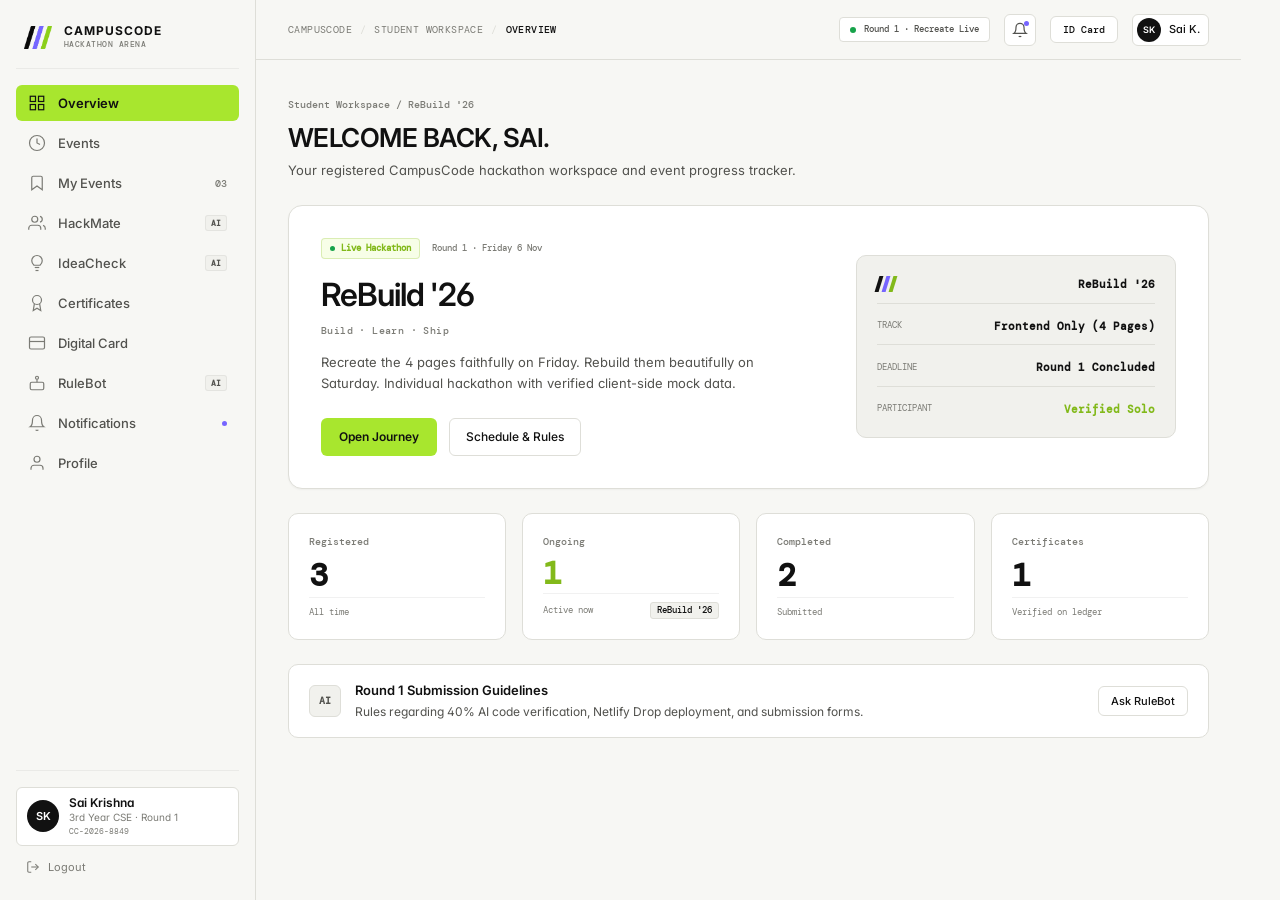
==== commit 7a25fb9c: "fix(fidelity): apply live portal tokens, hero typography, and accessibility attributes" ====
--- a/dashboard.html
+++ b/dashboard.html
@@ -262,7 +262,7 @@
             <article class="student-stat-card">
               <span class="stat-label">Registered</span>
               <div class="stat-number-wrapper">
-                <strong class="stat-number">03</strong>
+                <strong class="stat-number">3</strong>
               </div>
               <div class="stat-footer">
                 <span class="stat-detail">All time</span>
@@ -272,7 +272,7 @@
             <article class="student-stat-card">
               <span class="stat-label">Ongoing</span>
               <div class="stat-number-wrapper">
-                <strong class="stat-number" style="color:var(--lime-dark);">01</strong>
+                <strong class="stat-number" style="color:var(--lime-dark);">1</strong>
               </div>
               <div class="stat-footer">
                 <span class="stat-detail">Active now</span>
@@ -283,7 +283,7 @@
             <article class="student-stat-card">
               <span class="stat-label">Completed</span>
               <div class="stat-number-wrapper">
-                <strong class="stat-number">02</strong>
+                <strong class="stat-number">2</strong>
               </div>
               <div class="stat-footer">
                 <span class="stat-detail">Submitted</span>
@@ -293,7 +293,7 @@
             <article class="student-stat-card">
               <span class="stat-label">Certificates</span>
               <div class="stat-number-wrapper">
-                <strong class="stat-number">01</strong>
+                <strong class="stat-number">1</strong>
               </div>
               <div class="stat-footer">
                 <span class="stat-detail">Verified on ledger</span>
@@ -484,7 +484,7 @@
           <div class="events-filter-bar">
             <div class="search-box">
               <svg width="15" height="15" viewBox="0 0 24 24" fill="none" stroke="currentColor" stroke-width="1.8"><circle cx="11" cy="11" r="8"/><line x1="21" y1="21" x2="16.65" y2="16.65"/></svg>
-              <input type="text" id="event-search-input" placeholder="Search events" oninput="handleEventSearch(this.value)">
+              <input type="text" id="event-search-input" placeholder="Search events" aria-label="Search events" oninput="handleEventSearch(this.value)">
             </div>
             <div class="category-tabs">
               <button class="cat-pill active" onclick="filterEvents('all', this)">All</button>
@@ -735,7 +735,7 @@
             </div>
 
             <form class="rulebot-input-bar" onsubmit="handleRulebotSubmit(event)">
-              <input type="text" id="rulebot-input" placeholder="Ask RuleBot about ReBuild '26 rules" autocomplete="off">
+              <input type="text" id="rulebot-input" placeholder="Ask RuleBot about ReBuild '26 rules" aria-label="Ask RuleBot about rules" autocomplete="off">
               <button type="submit" class="student-primary-btn btn-sm">
                 <span>Send</span>
               </button>
--- a/style.css
+++ b/style.css
@@ -27,8 +27,8 @@
   /* Quiet Brand Accents */
   --purple: #7665ff;
   --purple-subtle: #f0eeff;
-  --lime: #a7d94b;
-  --lime-dark: #709a25;
+  --lime: #a8e62e;
+  --lime-dark: #82b91a;
 
   /* Semantic (Toned down) */
   --positive: #16a34a;
@@ -284,7 +284,7 @@
 }
 
 .sidebar-user-card:hover {
-  border-color: #bbb;
+  border-color: var(--border-dark);
 }
 
 .user-avatar-initials {
@@ -418,7 +418,7 @@
   transition: border-color 0.15s ease;
 }
 .topbar-icon-btn:hover {
-  border-color: #bbb;
+  border-color: var(--border-dark);
   color: var(--text-primary);
 }
 
@@ -462,7 +462,7 @@
   transition: border-color 0.15s ease;
 }
 .topbar-user-chip:hover {
-  border-color: #bbb;
+  border-color: var(--border-dark);
 }
 
 .chip-avatar {
@@ -673,7 +673,7 @@
 
 .student-outline-btn:hover {
   background: var(--surface-raised);
-  border-color: #bbb;
+  border-color: var(--border-dark);
 }
 
 .btn-sm {
@@ -740,7 +740,7 @@
   width: 4px;
   height: 16px;
 }
-.brand-slashes-mini span:nth-child(1) { background: #111; }
+.brand-slashes-mini span:nth-child(1) { background: var(--text-primary); }
 .brand-slashes-mini span:nth-child(2) { background: var(--purple); }
 .brand-slashes-mini span:nth-child(3) { background: var(--lime-dark); }
 
@@ -767,7 +767,7 @@
 }
 
 .student-stat-card:hover {
-  border-color: #bbb;
+  border-color: var(--border-dark);
 }
 
 .stat-label {
@@ -889,7 +889,7 @@
 }
 
 .registration-card:hover {
-  border-color: #bbb;
+  border-color: var(--border-dark);
 }
 
 .reg-card-top {
@@ -1071,7 +1071,7 @@
 }
 
 .event-browse-card:hover {
-  border-color: #bbb;
+  border-color: var(--border-dark);
 }
 
 .event-card-header {
@@ -1177,7 +1177,7 @@
   width: 5px;
   height: 18px;
 }
-.brand-three-slashes span:nth-child(1) { background: #111; }
+.brand-three-slashes span:nth-child(1) { background: var(--text-primary); }
 .brand-three-slashes span:nth-child(2) { background: var(--purple); }
 .brand-three-slashes span:nth-child(3) { background: var(--lime-dark); }
 
@@ -2137,18 +2137,24 @@
 }
 
 .hero-large-type {
-  font-size: clamp(52px, 8vw, 96px);
-  font-weight: 600;
-  letter-spacing: -0.04em;
-  line-height: 0.94;
+  font-size: clamp(68px, 11vw, 130px);
+  font-weight: 900;
+  letter-spacing: -0.06em;
+  line-height: 0.8;
   color: var(--text-primary);
   margin-bottom: 24px;
 }
 
 .ghost-text {
   color: transparent;
-  -webkit-text-stroke: 1px rgba(17, 17, 17, 0.2);
+  -webkit-text-stroke: 1px #777;
   display: block;
+  transition: color 0.3s ease, -webkit-text-stroke 0.3s ease;
+}
+
+.ghost-text:hover {
+  color: var(--purple);
+  -webkit-text-stroke: 1px var(--purple);
 }
 
 .hero-hackathon-name {
@@ -2206,7 +2212,7 @@
 }
 
 .feature-box:hover {
-  border-color: #bbb;
+  border-color: var(--border-dark);
 }
 
 .feat-num {
@@ -2297,12 +2303,23 @@
 }
 
 .auth-massive-heading {
-  font-size: clamp(48px, 6vw, 76px);
-  font-weight: 600;
-  letter-spacing: -0.04em;
-  line-height: 0.94;
+  font-size: clamp(60px, 8vw, 100px);
+  font-weight: 900;
+  letter-spacing: -0.05em;
+  line-height: 0.82;
   color: var(--text-primary);
   margin-bottom: 18px;
+}
+
+.auth-massive-heading span {
+  color: transparent;
+  -webkit-text-stroke: 1px #777;
+  transition: color 0.3s ease, -webkit-text-stroke 0.3s ease;
+}
+
+.auth-massive-heading span:hover {
+  color: var(--purple);
+  -webkit-text-stroke: 1px var(--purple);
 }
 
 .auth-subtext {
@@ -2442,7 +2459,7 @@
 }
 .demo-btn:hover {
   background: var(--surface-hover);
-  border-color: #bbb;
+  border-color: var(--border-dark);
 }
 
 @media (max-width: 900px) {
